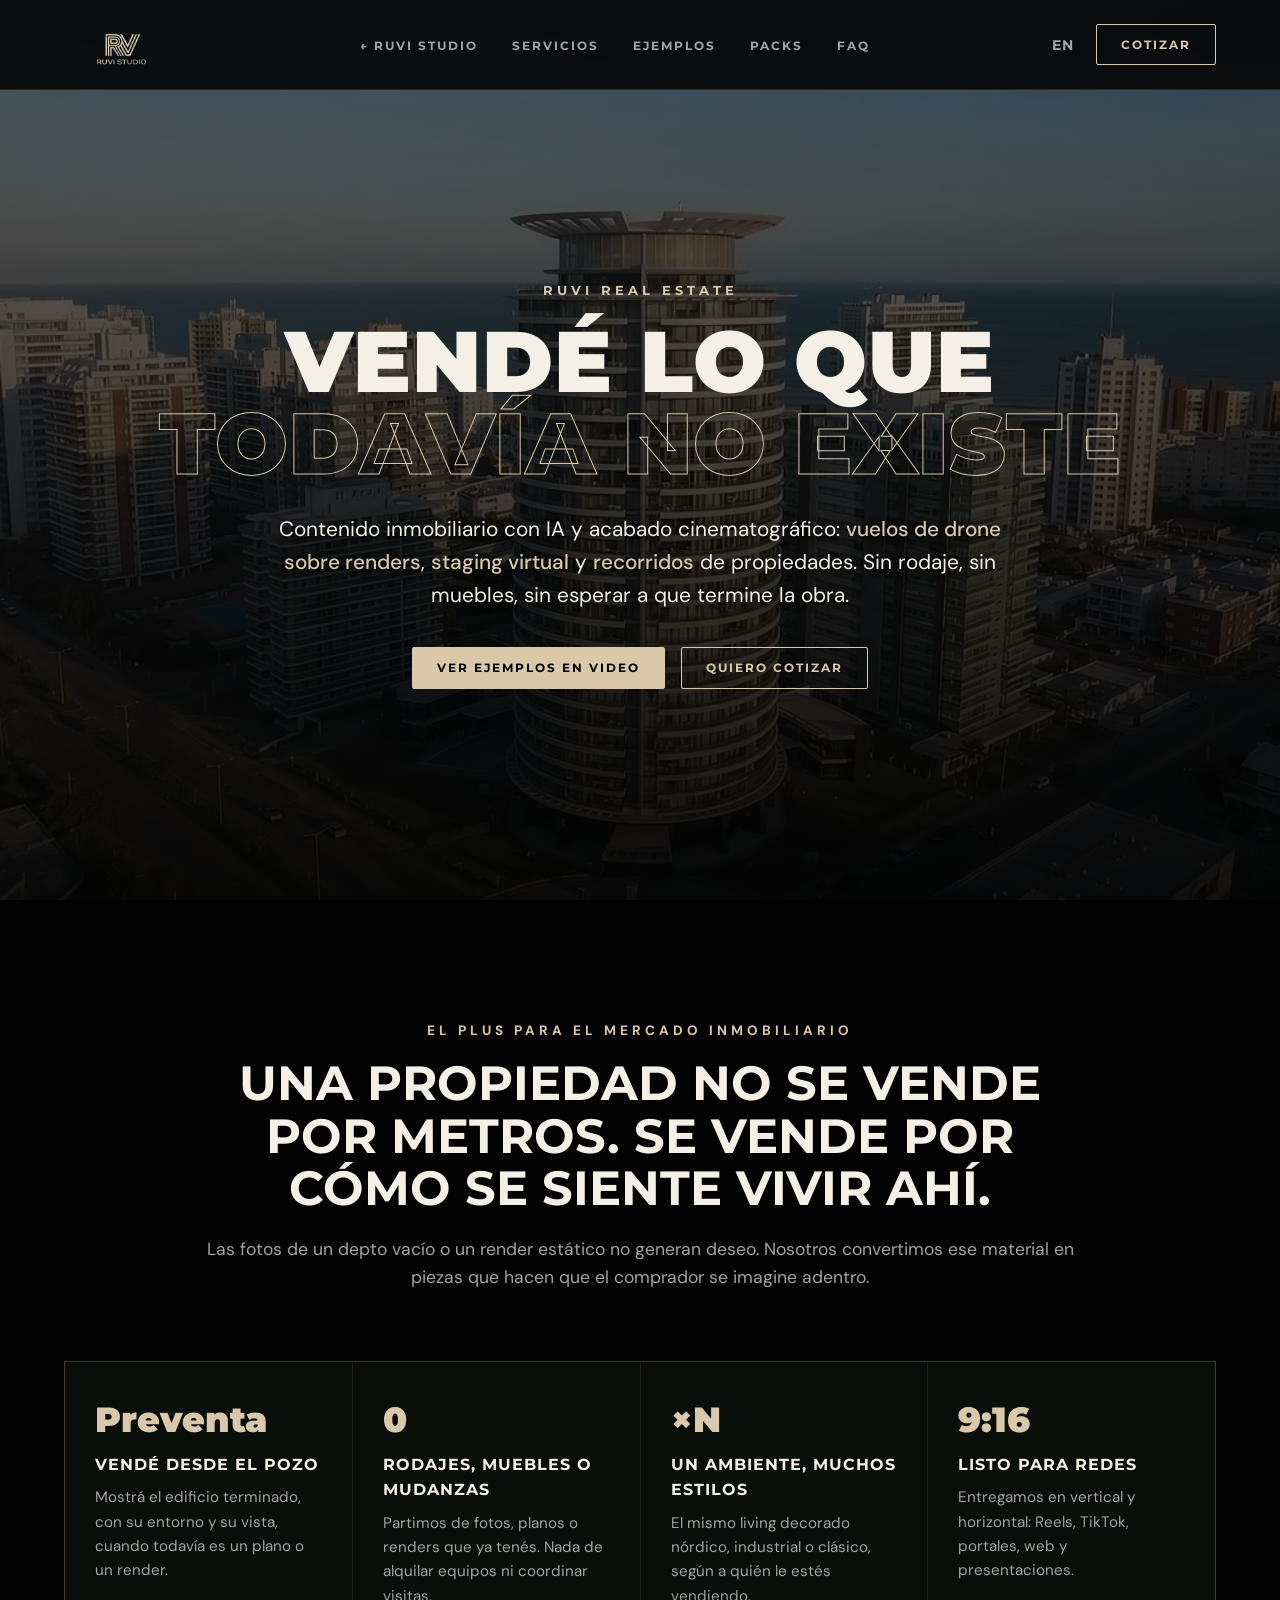
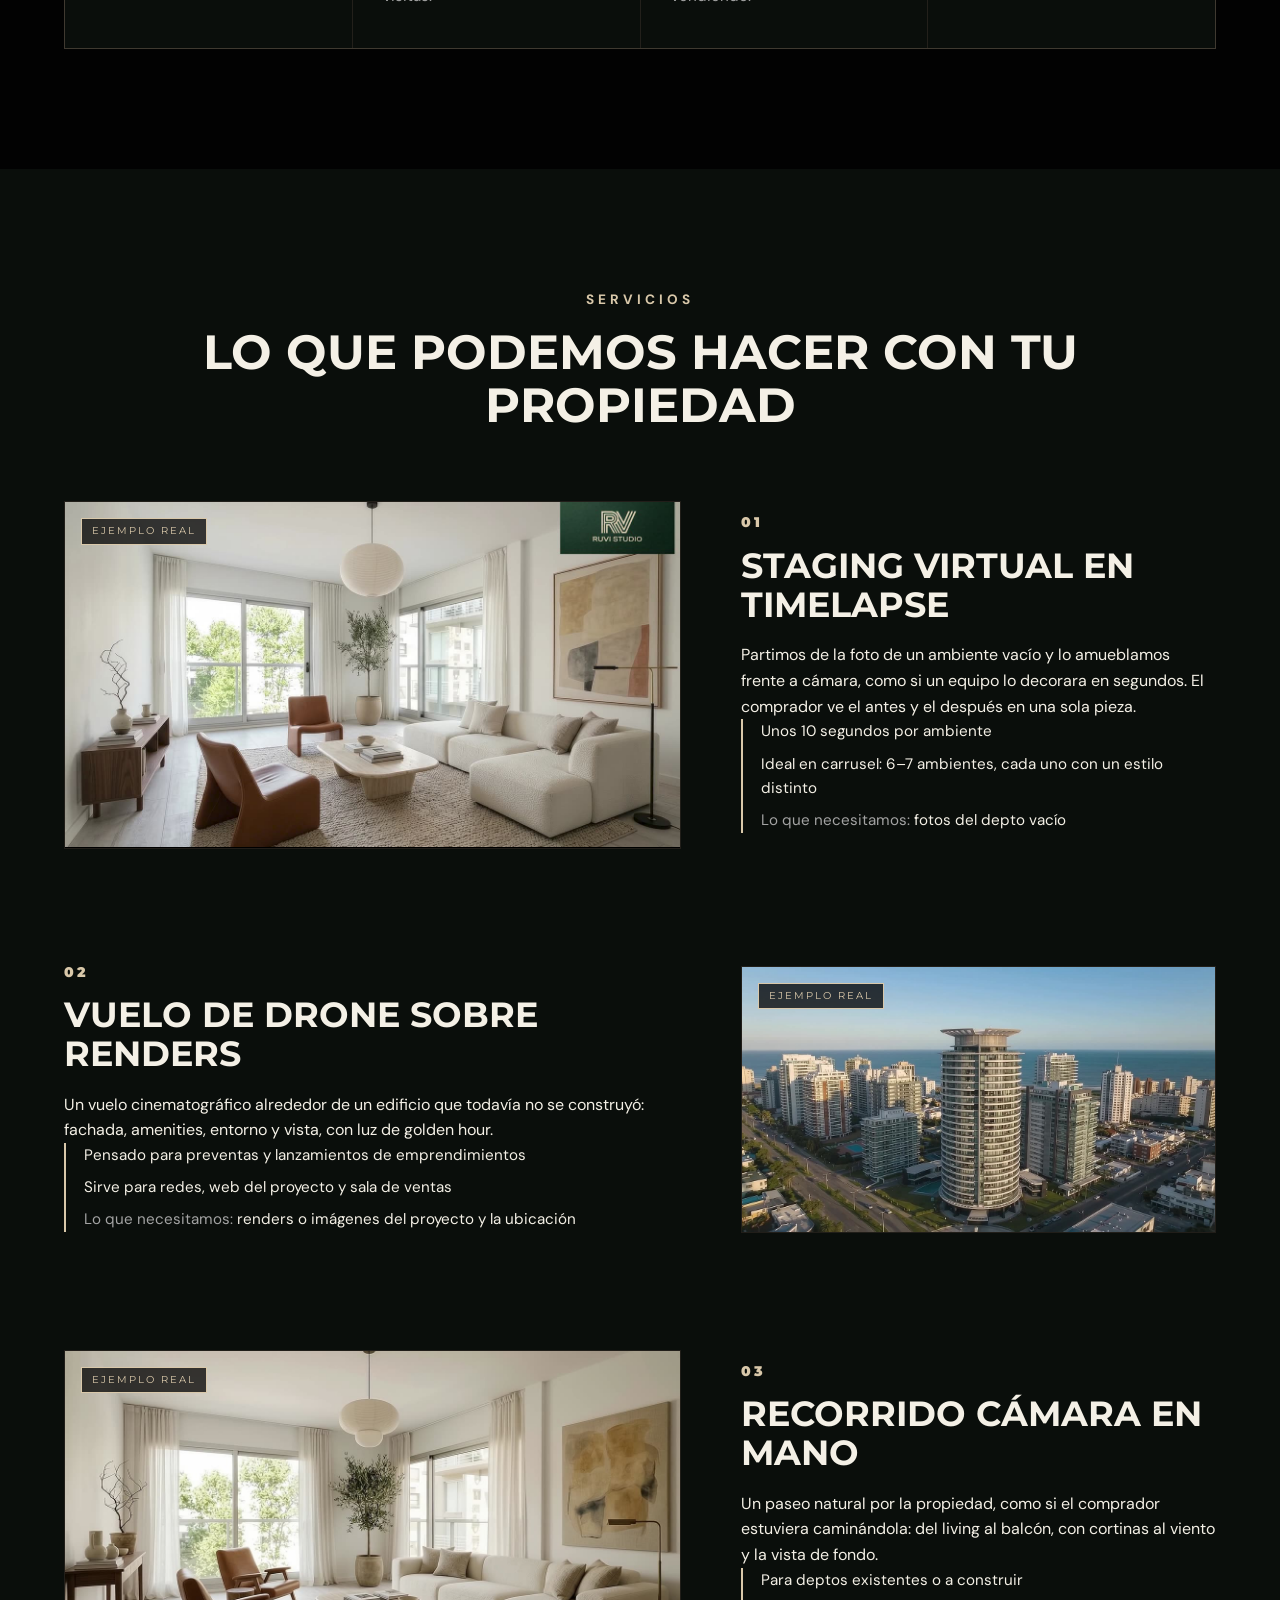
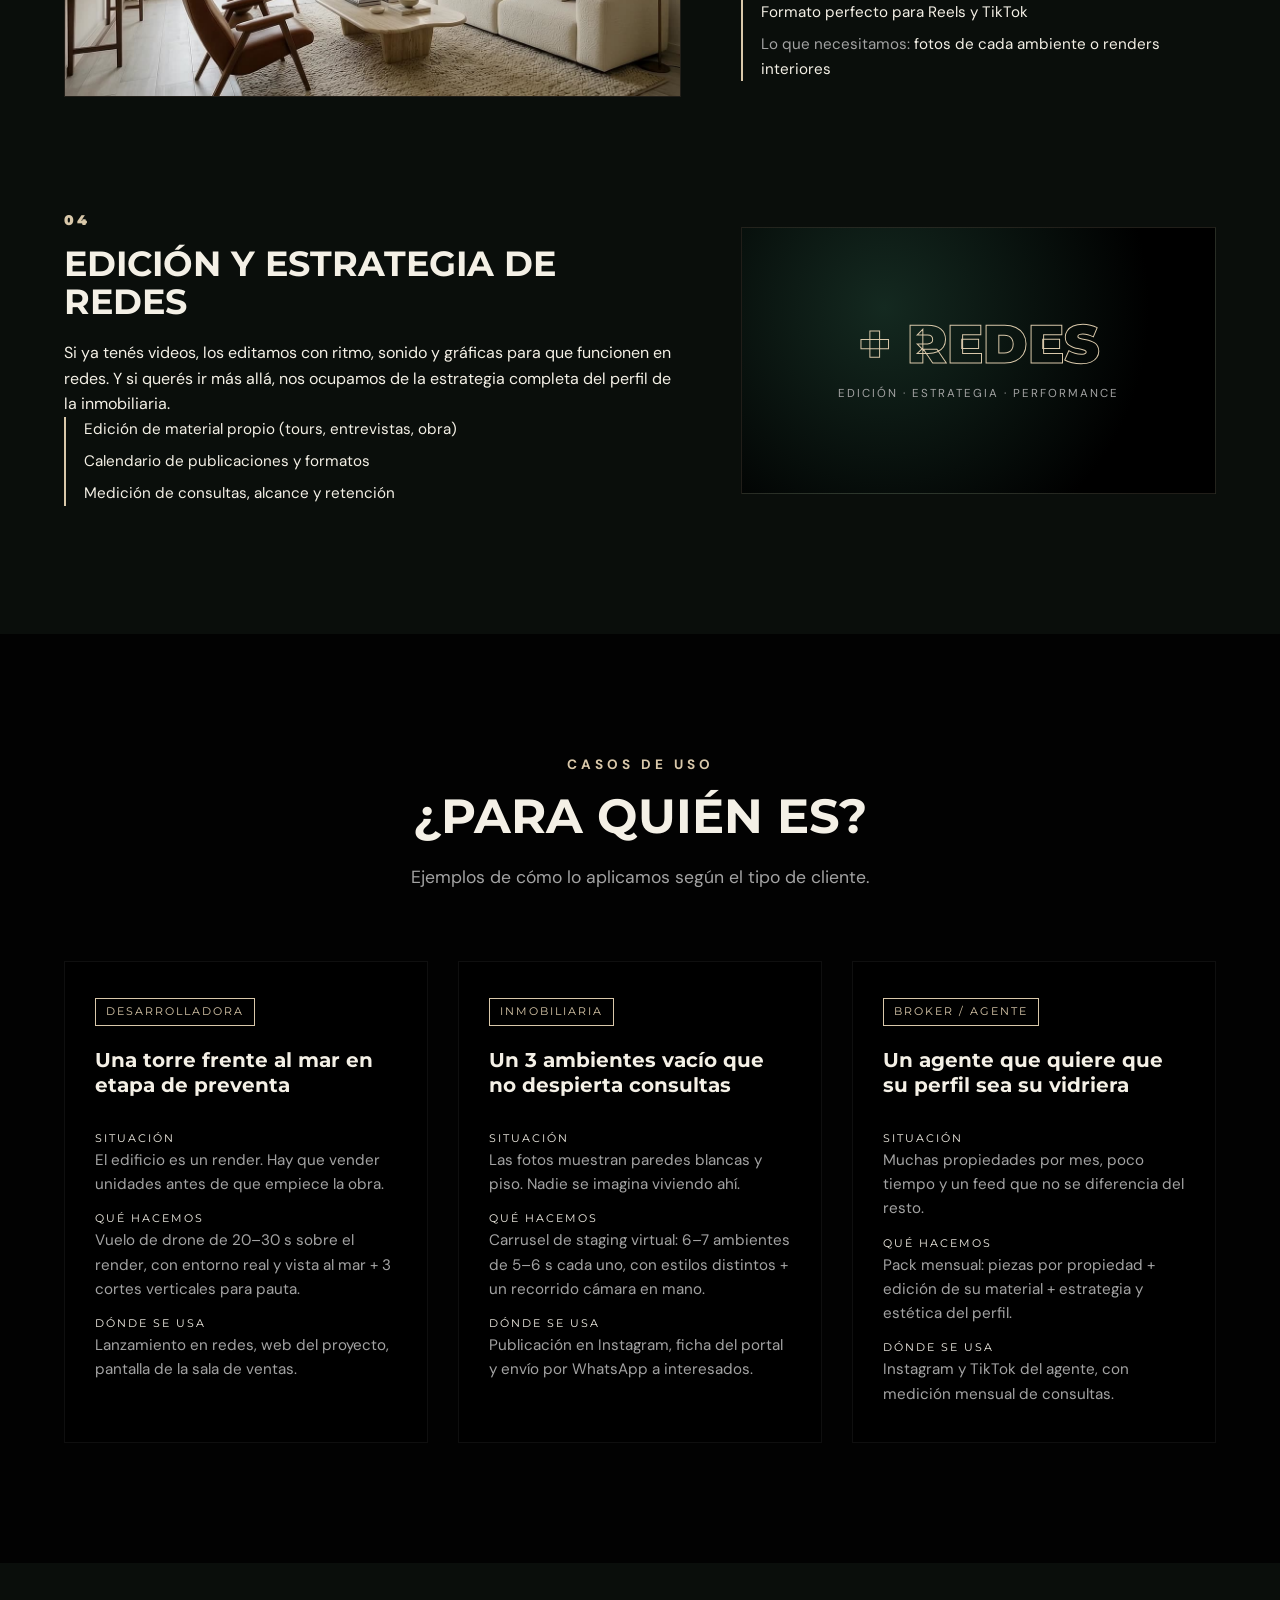
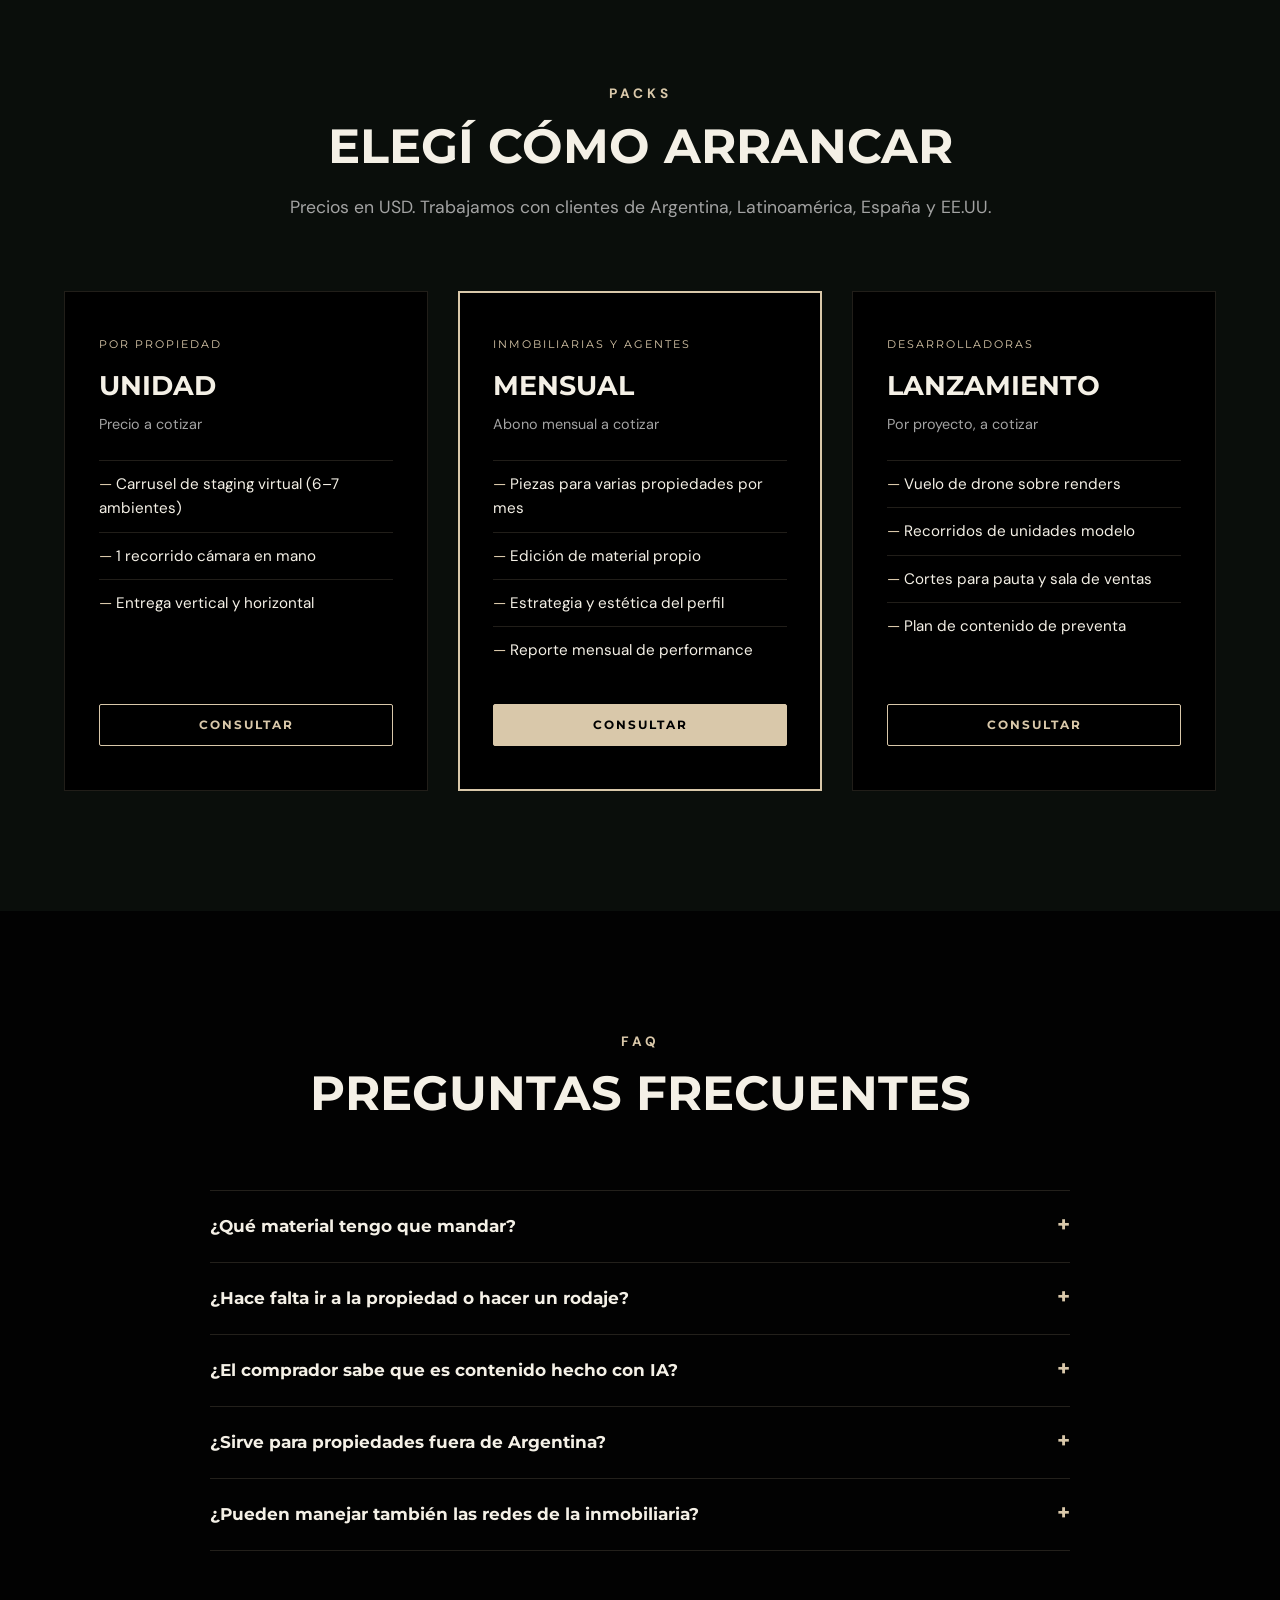
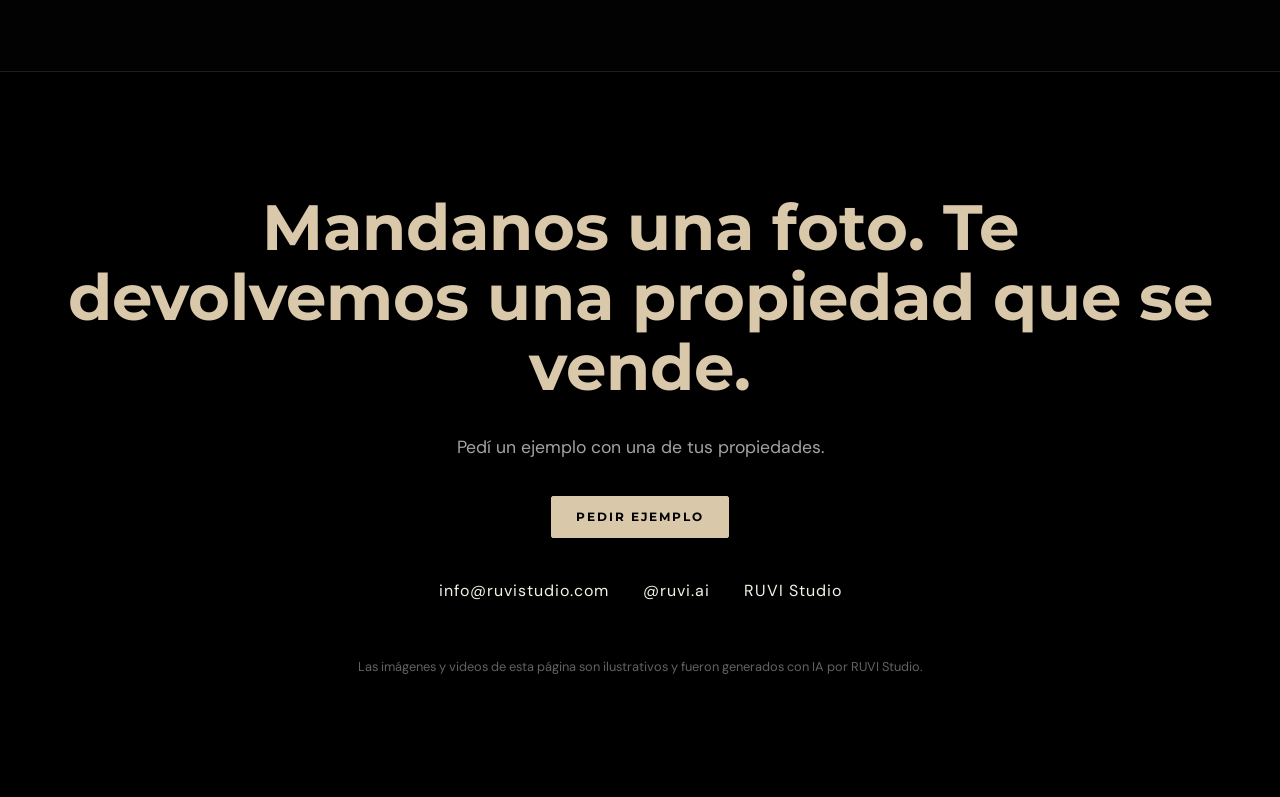
==== real-estate.html @ db849e1c "Add files via upload" ====
<!DOCTYPE html>
<html lang="es">
<head>
    <meta charset="UTF-8">
    <meta name="viewport" content="width=device-width, initial-scale=1.0">
    <title>RUVI Real Estate | Contenido inmobiliario con IA</title>
    <meta name="description" content="Staging virtual, vuelos de drone sobre renders y recorridos cinematográficos con IA para inmobiliarias y desarrolladoras. Vendé antes, sin rodaje.">
    <meta property="og:title" content="RUVI Real Estate | Contenido inmobiliario con IA">
    <meta property="og:description" content="Mostrá edificios que todavía no existen y deptos vacíos como si ya estuvieran habitados.">
    <meta property="og:image" content="videos/re-drone.jpg">

    <link rel="icon" type="image/png" href="logo.png">
    <link rel="preconnect" href="https://fonts.googleapis.com">
    <link rel="preconnect" href="https://fonts.gstatic.com" crossorigin>
    <link href="https://fonts.googleapis.com/css2?family=DM+Sans:wght@400;500&family=Montserrat:wght@700;900&display=swap" rel="stylesheet">
    <link rel="stylesheet" href="styles.css">
</head>
<body>

    <!-- ===== NAV ===== -->
    <nav>
        <a href="index.html"><img src="logo.png" alt="RUVI Studio" class="logo-img"></a>
        <ul class="nav-links">
            <li><a href="index.html"><span class="es">← RUVI Studio</span><span class="en">← RUVI Studio</span></a></li>
            <li><a href="#servicios"><span class="es">Servicios</span><span class="en">Services</span></a></li>
            <li><a href="#ejemplos"><span class="es">Ejemplos</span><span class="en">Examples</span></a></li>
            <li><a href="#packs">Packs</a></li>
            <li><a href="#faq">FAQ</a></li>
        </ul>
        <div class="nav-controls">
            <button id="langBtn" class="lang-btn" onclick="toggleLang()" aria-label="Cambiar idioma / Change language">EN</button>
            <a href="mailto:info@ruvistudio.com?subject=RUVI%20Real%20Estate" class="nav-btn">
                <span class="es">Cotizar</span><span class="en">Get a Quote</span>
            </a>
        </div>
    </nav>

    <!-- ===== HERO con video ===== -->
    <section class="hero">
        <video class="hero-video" data-autoplay muted loop playsinline preload="auto" poster="videos/re-drone.jpg">
            <source src="videos/re-drone.mp4" type="video/mp4">
        </video>
        <div class="hero-overlay"></div>
        <p class="eyebrow">RUVI REAL ESTATE</p>
        <h1 class="hero-title sm">
            <div class="es">VENDÉ LO QUE</div>
            <div class="es outline">TODAVÍA NO EXISTE</div>
            <div class="en">SELL WHAT</div>
            <div class="en outline">DOESN'T EXIST YET</div>
        </h1>
        <p class="hero-desc es">Contenido inmobiliario con IA y acabado cinematográfico: <strong>vuelos de drone sobre renders</strong>, <strong>staging virtual</strong> y <strong>recorridos</strong> de propiedades. Sin rodaje, sin muebles, sin esperar a que termine la obra.</p>
        <p class="hero-desc en">AI real estate content with a cinematic finish: <strong>drone flights over renders</strong>, <strong>virtual staging</strong> and property <strong>walkthroughs</strong>. No shoot, no furniture, no waiting for construction to finish.</p>
        <div class="btn-row">
            <a href="#servicios" class="btn solid"><span class="es">Ver ejemplos en video</span><span class="en">Watch video examples</span></a>
            <a href="mailto:info@ruvistudio.com?subject=RUVI%20Real%20Estate" class="btn"><span class="es">Quiero cotizar</span><span class="en">Get a quote</span></a>
        </div>
    </section>

    <!-- ===== EL PLUS ===== -->
    <section class="container-dark">
        <div class="section-header reveal">
            <p class="kicker es">EL PLUS PARA EL MERCADO INMOBILIARIO</p>
            <p class="kicker en">THE EDGE FOR REAL ESTATE</p>
            <h2 class="es">Una propiedad no se vende por metros. Se vende por cómo se siente vivir ahí.</h2>
            <h2 class="en">A property doesn't sell by square meters. It sells by how living there feels.</h2>
            <p class="lead es">Las fotos de un depto vacío o un render estático no generan deseo. Nosotros convertimos ese material en piezas que hacen que el comprador se imagine adentro.</p>
            <p class="lead en">Photos of an empty unit or a static render don't create desire. We turn that material into pieces that make buyers picture themselves inside.</p>
        </div>

        <div class="benefits es reveal">
            <div class="benefit"><div class="big">Preventa</div><h4>Vendé desde el pozo</h4><p>Mostrá el edificio terminado, con su entorno y su vista, cuando todavía es un plano o un render.</p></div>
            <div class="benefit"><div class="big">0</div><h4>Rodajes, muebles o mudanzas</h4><p>Partimos de fotos, planos o renders que ya tenés. Nada de alquilar equipos ni coordinar visitas.</p></div>
            <div class="benefit"><div class="big">×N</div><h4>Un ambiente, muchos estilos</h4><p>El mismo living decorado nórdico, industrial o clásico, según a quién le estés vendiendo.</p></div>
            <div class="benefit"><div class="big">9:16</div><h4>Listo para redes</h4><p>Entregamos en vertical y horizontal: Reels, TikTok, portales, web y presentaciones.</p></div>
        </div>
        <div class="benefits en reveal">
            <div class="benefit"><div class="big">Pre-sale</div><h4>Sell off-plan</h4><p>Show the finished building, its surroundings and its view while it's still a plan or a render.</p></div>
            <div class="benefit"><div class="big">0</div><h4>Shoots, furniture or moves</h4><p>We start from the photos, plans or renders you already have. No gear rental or site visits.</p></div>
            <div class="benefit"><div class="big">×N</div><h4>One room, many styles</h4><p>The same living room styled Nordic, industrial or classic, depending on who you're selling to.</p></div>
            <div class="benefit"><div class="big">9:16</div><h4>Social-ready</h4><p>Delivered vertical and horizontal: Reels, TikTok, listing portals, web and presentations.</p></div>
        </div>
    </section>

    <!-- ===== SERVICIOS CON VIDEO ===== -->
    <section class="container" id="servicios">
        <div class="section-header reveal">
            <p class="kicker es">SERVICIOS</p>
            <p class="kicker en">SERVICES</p>
            <h2 class="es">Lo que podemos hacer con tu propiedad</h2>
            <h2 class="en">What we can do with your property</h2>
        </div>

        <!-- 01 STAGING -->
        <div class="showcase reveal">
            <div class="showcase-media">
                <video data-autoplay muted loop playsinline preload="metadata" poster="videos/re-staging.jpg">
                    <source src="videos/re-staging.mp4" type="video/mp4">
                </video>
                <span class="live es">Ejemplo real</span><span class="live en">Real example</span>
            </div>
            <div class="showcase-text">
                <span class="num">01</span>
                <div class="es">
                    <h3>Staging virtual en timelapse</h3>
                    <p>Partimos de la foto de un ambiente vacío y lo amueblamos frente a cámara, como si un equipo lo decorara en segundos. El comprador ve el antes y el después en una sola pieza.</p>
                    <ul>
                        <li>Unos 10 segundos por ambiente</li>
                        <li>Ideal en carrusel: 6–7 ambientes, cada uno con un estilo distinto</li>
                        <li><em>Lo que necesitamos:</em> fotos del depto vacío</li>
                    </ul>
                </div>
                <div class="en">
                    <h3>Virtual staging timelapse</h3>
                    <p>We start from a photo of an empty room and furnish it on camera, as if a crew decorated it in seconds. Buyers see the before and after in one piece.</p>
                    <ul>
                        <li>About 10 seconds per room</li>
                        <li>Great as a carousel: 6–7 rooms, each in a different style</li>
                        <li><em>What we need:</em> photos of the empty unit</li>
                    </ul>
                </div>
            </div>
        </div>

        <!-- 02 DRONE -->
        <div class="showcase reverse reveal">
            <div class="showcase-media">
                <video data-autoplay muted loop playsinline preload="metadata" poster="videos/re-drone.jpg">
                    <source src="videos/re-drone.mp4" type="video/mp4">
                </video>
                <span class="live es">Ejemplo real</span><span class="live en">Real example</span>
            </div>
            <div class="showcase-text">
                <span class="num">02</span>
                <div class="es">
                    <h3>Vuelo de drone sobre renders</h3>
                    <p>Un vuelo cinematográfico alrededor de un edificio que todavía no se construyó: fachada, amenities, entorno y vista, con luz de golden hour.</p>
                    <ul>
                        <li>Pensado para preventas y lanzamientos de emprendimientos</li>
                        <li>Sirve para redes, web del proyecto y sala de ventas</li>
                        <li><em>Lo que necesitamos:</em> renders o imágenes del proyecto y la ubicación</li>
                    </ul>
                </div>
                <div class="en">
                    <h3>Drone flight over renders</h3>
                    <p>A cinematic flight around a building that hasn't been built yet: façade, amenities, surroundings and view, in golden-hour light.</p>
                    <ul>
                        <li>Built for pre-sales and project launches</li>
                        <li>Works for social, project website and sales office</li>
                        <li><em>What we need:</em> project renders or images and the location</li>
                    </ul>
                </div>
            </div>
        </div>

        <!-- 03 RECORRIDO -->
        <div class="showcase reveal">
            <div class="showcase-media">
                <video data-autoplay muted loop playsinline preload="metadata" poster="videos/re-recorrido.jpg">
                    <source src="videos/re-recorrido.mp4" type="video/mp4">
                </video>
                <span class="live es">Ejemplo real</span><span class="live en">Real example</span>
            </div>
            <div class="showcase-text">
                <span class="num">03</span>
                <div class="es">
                    <h3>Recorrido cámara en mano</h3>
                    <p>Un paseo natural por la propiedad, como si el comprador estuviera caminándola: del living al balcón, con cortinas al viento y la vista de fondo.</p>
                    <ul>
                        <li>Para deptos existentes o a construir</li>
                        <li>Formato perfecto para Reels y TikTok</li>
                        <li><em>Lo que necesitamos:</em> fotos de cada ambiente o renders interiores</li>
                    </ul>
                </div>
                <div class="en">
                    <h3>Handheld walkthrough</h3>
                    <p>A natural walk through the property, as if the buyer were there: from the living room to the balcony, curtains in the breeze and the view behind.</p>
                    <ul>
                        <li>For existing or off-plan units</li>
                        <li>Perfect format for Reels and TikTok</li>
                        <li><em>What we need:</em> photos of each room or interior renders</li>
                    </ul>
                </div>
            </div>
        </div>

        <!-- 04 EDICIÓN + REDES -->
        <div class="showcase reverse reveal">
            <div class="showcase-media media-placeholder">
                <div class="big outline">+ REDES</div>
                <small class="es">Edición · Estrategia · Performance</small>
                <small class="en">Editing · Strategy · Performance</small>
            </div>
            <div class="showcase-text">
                <span class="num">04</span>
                <div class="es">
                    <h3>Edición y estrategia de redes</h3>
                    <p>Si ya tenés videos, los editamos con ritmo, sonido y gráficas para que funcionen en redes. Y si querés ir más allá, nos ocupamos de la estrategia completa del perfil de la inmobiliaria.</p>
                    <ul>
                        <li>Edición de material propio (tours, entrevistas, obra)</li>
                        <li>Calendario de publicaciones y formatos</li>
                        <li>Medición de consultas, alcance y retención</li>
                    </ul>
                </div>
                <div class="en">
                    <h3>Editing & social strategy</h3>
                    <p>If you already have footage, we edit it with rhythm, sound and graphics so it works on social. And if you want to go further, we handle the agency profile's full strategy.</p>
                    <ul>
                        <li>Editing your own footage (tours, interviews, construction)</li>
                        <li>Posting calendar and formats</li>
                        <li>Tracking leads, reach and retention</li>
                    </ul>
                </div>
            </div>
        </div>
    </section>

    <!-- ===== EJEMPLOS DE USO ===== -->
    <section class="container-dark" id="ejemplos">
        <div class="section-header reveal">
            <p class="kicker es">CASOS DE USO</p>
            <p class="kicker en">USE CASES</p>
            <h2 class="es">¿Para quién es?</h2>
            <h2 class="en">Who is it for?</h2>
            <p class="lead es">Ejemplos de cómo lo aplicamos según el tipo de cliente.</p>
            <p class="lead en">Examples of how we apply it by type of client.</p>
        </div>

        <div class="examples es">
            <article class="example reveal">
                <span class="tag">Desarrolladora</span>
                <h4>Una torre frente al mar en etapa de preventa</h4>
                <dl>
                    <dt>Situación</dt><dd>El edificio es un render. Hay que vender unidades antes de que empiece la obra.</dd>
                    <dt>Qué hacemos</dt><dd>Vuelo de drone de 20–30 s sobre el render, con entorno real y vista al mar + 3 cortes verticales para pauta.</dd>
                    <dt>Dónde se usa</dt><dd>Lanzamiento en redes, web del proyecto, pantalla de la sala de ventas.</dd>
                </dl>
            </article>
            <article class="example reveal">
                <span class="tag">Inmobiliaria</span>
                <h4>Un 3 ambientes vacío que no despierta consultas</h4>
                <dl>
                    <dt>Situación</dt><dd>Las fotos muestran paredes blancas y piso. Nadie se imagina viviendo ahí.</dd>
                    <dt>Qué hacemos</dt><dd>Carrusel de staging virtual: 6–7 ambientes de 5–6 s cada uno, con estilos distintos + un recorrido cámara en mano.</dd>
                    <dt>Dónde se usa</dt><dd>Publicación en Instagram, ficha del portal y envío por WhatsApp a interesados.</dd>
                </dl>
            </article>
            <article class="example reveal">
                <span class="tag">Broker / Agente</span>
                <h4>Un agente que quiere que su perfil sea su vidriera</h4>
                <dl>
                    <dt>Situación</dt><dd>Muchas propiedades por mes, poco tiempo y un feed que no se diferencia del resto.</dd>
                    <dt>Qué hacemos</dt><dd>Pack mensual: piezas por propiedad + edición de su material + estrategia y estética del perfil.</dd>
                    <dt>Dónde se usa</dt><dd>Instagram y TikTok del agente, con medición mensual de consultas.</dd>
                </dl>
            </article>
        </div>

        <div class="examples en">
            <article class="example reveal">
                <span class="tag">Developer</span>
                <h4>An oceanfront tower in pre-sale</h4>
                <dl>
                    <dt>Situation</dt><dd>The building is a render. Units need to sell before construction starts.</dd>
                    <dt>What we do</dt><dd>20–30 s drone flight over the render, with real surroundings and ocean view + 3 vertical cuts for ads.</dd>
                    <dt>Where it's used</dt><dd>Social launch, project website, sales office screen.</dd>
                </dl>
            </article>
            <article class="example reveal">
                <span class="tag">Agency</span>
                <h4>An empty 2-bedroom that gets no inquiries</h4>
                <dl>
                    <dt>Situation</dt><dd>Photos show white walls and floors. Nobody pictures themselves living there.</dd>
                    <dt>What we do</dt><dd>Virtual staging carousel: 6–7 rooms of 5–6 s each, in different styles + a handheld walkthrough.</dd>
                    <dt>Where it's used</dt><dd>Instagram post, listing portal and WhatsApp follow-ups.</dd>
                </dl>
            </article>
            <article class="example reveal">
                <span class="tag">Broker / Agent</span>
                <h4>An agent who wants their profile to be their storefront</h4>
                <dl>
                    <dt>Situation</dt><dd>Many listings a month, little time and a feed that looks like everyone else's.</dd>
                    <dt>What we do</dt><dd>Monthly pack: pieces per listing + editing of their footage + profile strategy and aesthetics.</dd>
                    <dt>Where it's used</dt><dd>The agent's Instagram and TikTok, with monthly lead tracking.</dd>
                </dl>
            </article>
        </div>
    </section>

    <!-- ===== PACKS ===== -->
    <section class="container" id="packs">
        <div class="section-header reveal">
            <p class="kicker">PACKS</p>
            <h2 class="es">Elegí cómo arrancar</h2>
            <h2 class="en">Choose how to start</h2>
            <p class="lead es">Precios en USD. Trabajamos con clientes de Argentina, Latinoamérica, España y EE.UU.</p>
            <p class="lead en">Prices in USD. We work with clients in Argentina, Latin America, Spain and the US.</p>
        </div>

        <div class="packs es">
            <div class="pack reveal">
                <span class="who">Por propiedad</span>
                <h3>Unidad</h3>
                <p class="price">Precio a cotizar</p>
                <ul>
                    <li>Carrusel de staging virtual (6–7 ambientes)</li>
                    <li>1 recorrido cámara en mano</li>
                    <li>Entrega vertical y horizontal</li>
                </ul>
                <a href="mailto:info@ruvistudio.com?subject=Pack%20Unidad%20-%20RUVI%20Real%20Estate" class="btn">Consultar</a>
            </div>
            <div class="pack featured reveal">
                <span class="who">Inmobiliarias y agentes</span>
                <h3>Mensual</h3>
                <p class="price">Abono mensual a cotizar</p>
                <ul>
                    <li>Piezas para varias propiedades por mes</li>
                    <li>Edición de material propio</li>
                    <li>Estrategia y estética del perfil</li>
                    <li>Reporte mensual de performance</li>
                </ul>
                <a href="mailto:info@ruvistudio.com?subject=Pack%20Mensual%20-%20RUVI%20Real%20Estate" class="btn solid">Consultar</a>
            </div>
            <div class="pack reveal">
                <span class="who">Desarrolladoras</span>
                <h3>Lanzamiento</h3>
                <p class="price">Por proyecto, a cotizar</p>
                <ul>
                    <li>Vuelo de drone sobre renders</li>
                    <li>Recorridos de unidades modelo</li>
                    <li>Cortes para pauta y sala de ventas</li>
                    <li>Plan de contenido de preventa</li>
                </ul>
                <a href="mailto:info@ruvistudio.com?subject=Pack%20Lanzamiento%20-%20RUVI%20Real%20Estate" class="btn">Consultar</a>
            </div>
        </div>

        <div class="packs en">
            <div class="pack reveal">
                <span class="who">Per property</span>
                <h3>Unit</h3>
                <p class="price">Price on request</p>
                <ul>
                    <li>Virtual staging carousel (6–7 rooms)</li>
                    <li>1 handheld walkthrough</li>
                    <li>Vertical and horizontal delivery</li>
                </ul>
                <a href="mailto:info@ruvistudio.com?subject=Unit%20Pack%20-%20RUVI%20Real%20Estate" class="btn">Ask</a>
            </div>
            <div class="pack featured reveal">
                <span class="who">Agencies & agents</span>
                <h3>Monthly</h3>
                <p class="price">Monthly retainer on request</p>
                <ul>
                    <li>Pieces for several listings a month</li>
                    <li>Editing of your own footage</li>
                    <li>Profile strategy and aesthetics</li>
                    <li>Monthly performance report</li>
                </ul>
                <a href="mailto:info@ruvistudio.com?subject=Monthly%20Pack%20-%20RUVI%20Real%20Estate" class="btn solid">Ask</a>
            </div>
            <div class="pack reveal">
                <span class="who">Developers</span>
                <h3>Launch</h3>
                <p class="price">Per project, on request</p>
                <ul>
                    <li>Drone flight over renders</li>
                    <li>Model unit walkthroughs</li>
                    <li>Cuts for ads and sales office</li>
                    <li>Pre-sale content plan</li>
                </ul>
                <a href="mailto:info@ruvistudio.com?subject=Launch%20Pack%20-%20RUVI%20Real%20Estate" class="btn">Ask</a>
            </div>
        </div>
    </section>

    <!-- ===== FAQ ===== -->
    <section class="container-dark" id="faq">
        <div class="section-header reveal">
            <p class="kicker">FAQ</p>
            <h2 class="es">Preguntas frecuentes</h2>
            <h2 class="en">Frequently asked questions</h2>
        </div>
        <div class="faq es reveal">
            <details><summary>¿Qué material tengo que mandar?</summary><p>Con fotos de los ambientes (aunque estén vacíos), planos o renders alcanza. Si tenés videos propios, también los usamos.</p></details>
            <details><summary>¿Hace falta ir a la propiedad o hacer un rodaje?</summary><p>No. Todo se produce a partir del material que nos enviás. Por eso es más rápido y más económico que una producción tradicional.</p></details>
            <details><summary>¿El comprador sabe que es contenido hecho con IA?</summary><p>Recomendamos siempre aclararlo con una leyenda tipo “Imágenes ilustrativas generadas con IA”. Mantenemos la arquitectura, las aberturas y las dimensiones fieles a la propiedad real: lo que cambia es la ambientación.</p></details>
            <details><summary>¿Sirve para propiedades fuera de Argentina?</summary><p>Sí. Trabajamos a distancia con inmobiliarias y desarrolladoras de Latinoamérica, España y EE.UU., con precios en USD.</p></details>
            <details><summary>¿Pueden manejar también las redes de la inmobiliaria?</summary><p>Sí. Además de producir, hacemos consultoría y estrategia de redes: calendario, estética del perfil y medición de resultados.</p></details>
        </div>
        <div class="faq en reveal">
            <details><summary>What material do I need to send?</summary><p>Photos of the rooms (even empty ones), floor plans or renders are enough. If you have your own footage, we use it too.</p></details>
            <details><summary>Do you need to visit the property or do a shoot?</summary><p>No. Everything is produced from the material you send. That's why it's faster and more affordable than a traditional production.</p></details>
            <details><summary>Will buyers know it's AI-made content?</summary><p>We always recommend labeling it with a note like “Illustrative images generated with AI”. We keep architecture, openings and dimensions faithful to the real property: only the styling changes.</p></details>
            <details><summary>Does it work for properties outside Argentina?</summary><p>Yes. We work remotely with agencies and developers across Latin America, Spain and the US, with prices in USD.</p></details>
            <details><summary>Can you also run the agency's social media?</summary><p>Yes. Beyond production, we do social media consulting and strategy: calendar, profile aesthetics and results tracking.</p></details>
        </div>
    </section>

    <!-- ===== FOOTER ===== -->
    <footer>
        <h2 class="es">Mandanos una foto. Te devolvemos una propiedad que se vende.</h2>
        <h2 class="en">Send us a photo. We'll send back a property that sells.</h2>
        <p class="es">Pedí un ejemplo con una de tus propiedades.</p>
        <p class="en">Ask for a sample with one of your listings.</p>
        <div class="btn-row" style="margin-bottom:40px">
            <a href="mailto:info@ruvistudio.com?subject=Quiero%20un%20ejemplo%20-%20RUVI%20Real%20Estate" class="btn solid"><span class="es">Pedir ejemplo</span><span class="en">Request a sample</span></a>
        </div>
        <div class="links">
            <a href="mailto:info@ruvistudio.com">info@ruvistudio.com</a>
            <a href="https://instagram.com/ruvi.ai" target="_blank" rel="noopener">@ruvi.ai</a>
            <a href="index.html">RUVI Studio</a>
        </div>
        <p class="legal es">Las imágenes y videos de esta página son ilustrativos y fueron generados con IA por RUVI Studio.</p>
        <p class="legal en">Images and videos on this page are illustrative and were AI-generated by RUVI Studio.</p>
    </footer>

    <script src="script.js"></script>
</body>
</html>
---- styles.css ----
/* ===== RUVI STUDIO — estilos compartidos (index.html + real-estate.html) ===== */
:root {
    --bg-deep: #020202;
    --bg-section: #0a0e0b;
    --bg-card: #000;
    --text-main: #f4f0e6;
    --text-muted: #a3a3a3;
    --accent-gold: #d9c8aa;
    --accent-green: #142920;
    --line: rgba(217, 200, 170, 0.15);
    --nav-h: 90px;
}

* { margin: 0; padding: 0; box-sizing: border-box; }
html { scroll-behavior: smooth; scroll-padding-top: var(--nav-h); }
body {
    background-color: var(--bg-deep);
    color: var(--text-main);
    font-family: 'DM Sans', sans-serif;
    line-height: 1.6;
    overflow-x: hidden;
    -webkit-font-smoothing: antialiased;
}
img, video { display: block; max-width: 100%; }

/* ===== Idiomas ===== */
[lang="es"] .en { display: none !important; }
[lang="en"] .es { display: none !important; }

/* ===== NAV ===== */
nav {
    position: fixed; top: 0; left: 0; width: 100%; height: var(--nav-h);
    display: flex; justify-content: space-between; align-items: center;
    padding: 0 5%;
    background: rgba(2, 2, 2, 0.85);
    backdrop-filter: blur(15px); -webkit-backdrop-filter: blur(15px);
    z-index: 100;
    border-bottom: 1px solid var(--line);
}
.logo-img { height: 64px; transition: transform 0.3s; }
.logo-img:hover { transform: scale(1.05); }

.nav-links { display: flex; gap: 34px; list-style: none; }
.nav-links a {
    color: var(--text-muted); text-decoration: none;
    font-family: 'Montserrat', sans-serif; font-weight: 700;
    font-size: 0.75rem; letter-spacing: 2px; text-transform: uppercase;
    transition: color 0.3s;
}
.nav-links a:hover, .nav-links a.current { color: var(--accent-gold); }
.nav-links a.highlight { color: var(--text-main); border-bottom: 1px solid var(--accent-gold); padding-bottom: 3px; }

.nav-controls { display: flex; align-items: center; gap: 22px; }
.lang-btn {
    background: transparent; border: none; color: var(--text-muted);
    font-family: 'Montserrat', sans-serif; font-size: 0.9rem; font-weight: 700;
    cursor: pointer; transition: color 0.3s; letter-spacing: 1px;
}
.lang-btn:hover { color: var(--accent-gold); }
.nav-btn, .btn {
    color: var(--accent-gold); text-decoration: none; font-family: 'Montserrat', sans-serif; font-weight: 700;
    font-size: 0.78rem; letter-spacing: 2px; border: 1px solid var(--accent-gold);
    padding: 10px 24px; border-radius: 2px; transition: all 0.3s; text-transform: uppercase;
    display: inline-block;
}
.nav-btn:hover, .btn:hover { background: var(--accent-gold); color: #000; }
.btn.solid { background: var(--accent-gold); color: #000; }
.btn.solid:hover { background: transparent; color: var(--accent-gold); }
.btn-row { display: flex; gap: 16px; flex-wrap: wrap; justify-content: center; margin-top: 35px; }

/* ===== HERO ===== */
.hero {
    min-height: 100vh; min-height: 100svh;
    display: flex; flex-direction: column; justify-content: center; align-items: center;
    text-align: center; padding: calc(var(--nav-h) + 40px) 5% 60px;
    position: relative; overflow: hidden;
}
.hero-bg-img { background: linear-gradient(rgba(2,2,2,0.7), rgba(2,2,2,0.95)), url('Foto%2002.jpg') center/cover no-repeat; }
.hero-video { position: absolute; inset: 0; width: 100%; height: 100%; object-fit: cover; z-index: 0; }
.hero-overlay { position: absolute; inset: 0; background: linear-gradient(rgba(2,2,2,0.55), rgba(2,2,2,0.92)); z-index: 1; }
.hero > *:not(.hero-video):not(.hero-overlay) { position: relative; z-index: 2; }

.eyebrow { color: var(--accent-gold); font-family: 'Montserrat', sans-serif; font-weight: 700; letter-spacing: 4px; font-size: 0.8rem; margin-bottom: 18px; text-transform: uppercase; }
.hero-title {
    font-family: 'Montserrat', sans-serif; font-weight: 900;
    font-size: clamp(2.8rem, 10vw, 7rem); line-height: 0.95; margin-bottom: 28px; letter-spacing: 1px;
}
.hero-title.sm { font-size: clamp(2.4rem, 7.5vw, 5.4rem); }
.outline { color: transparent; -webkit-text-stroke: 1px var(--accent-gold); }
.hero-desc {
    max-width: 780px; font-size: clamp(1.05rem, 2.2vw, 1.3rem); color: var(--text-main);
    text-shadow: 0 2px 8px rgba(0,0,0,0.9);
}
.hero-desc strong { color: var(--accent-gold); font-weight: 500; }

/* ===== SECCIONES ===== */
.container { padding: 120px 5%; background-color: var(--bg-section); }
.container-dark { padding: 120px 5%; background-color: var(--bg-deep); }
.section-header { margin: 0 auto 70px; text-align: center; max-width: 900px; }
.section-header p.kicker { color: var(--accent-gold); font-weight: 700; letter-spacing: 4px; font-size: 0.85rem; margin-bottom: 15px; text-transform: uppercase; }
.section-header h2 { font-family: 'Montserrat', sans-serif; font-size: clamp(2rem, 5vw, 3rem); text-transform: uppercase; line-height: 1.1; }
.section-header .lead { color: var(--text-muted); font-size: 1.1rem; margin-top: 20px; }

/* Visión */
.vision-section { display: grid; grid-template-columns: 1fr 1fr; gap: 80px; align-items: center; }
.vision-img { width: 100%; border-radius: 2px; box-shadow: 0 30px 60px rgba(0,0,0,0.9); border: 1px solid rgba(255,255,255,0.05); }
.vision-text h2 { font-family: 'Montserrat', sans-serif; font-size: clamp(1.9rem, 4vw, 2.8rem); margin-bottom: 30px; line-height: 1.1; }
.vision-text p { font-size: 1.12rem; color: var(--text-muted); margin-bottom: 22px; line-height: 1.7; }
.vision-text p strong { color: var(--text-main); font-weight: 500; }
.vision-bullets { margin-top: 30px; border-left: 2px solid var(--accent-gold); padding-left: 20px; }
.vision-bullets li { list-style: none; font-family: 'Montserrat', sans-serif; font-size: 0.95rem; color: var(--text-main); margin-bottom: 10px; letter-spacing: 1px; }

/* Pilares */
.pillars { display: grid; grid-template-columns: 1fr 1fr; gap: 40px; }
.pillar { border: 1px solid var(--line); padding: 50px 40px; background: var(--bg-card); }
.pillar-num { font-family: 'Montserrat', sans-serif; font-weight: 900; font-size: 3.2rem; line-height: 1; margin-bottom: 18px; }
.pillar h3 { font-family: 'Montserrat', sans-serif; font-size: 1.5rem; text-transform: uppercase; letter-spacing: 1px; margin-bottom: 14px; }
.pillar > p { color: var(--text-muted); margin-bottom: 30px; }
.pillar ul { list-style: none; }
.pillar li { padding: 16px 0; border-top: 1px solid var(--line); }
.pillar li b { display: block; font-family: 'Montserrat', sans-serif; color: var(--accent-gold); font-size: 1rem; margin-bottom: 4px; }
.pillar li span { color: var(--text-muted); font-size: 0.95rem; }

/* Proceso */
.steps { display: grid; grid-template-columns: repeat(4, 1fr); gap: 30px; counter-reset: step; }
.step { border-top: 1px solid rgba(217,200,170,0.35); padding-top: 22px; }
.step::before { counter-increment: step; content: "0" counter(step); font-family: 'Montserrat', sans-serif; font-weight: 900; color: var(--accent-gold); font-size: 0.9rem; letter-spacing: 2px; }
.step h4 { font-family: 'Montserrat', sans-serif; font-size: 1.15rem; margin: 10px 0 8px; text-transform: uppercase; }
.step p { color: var(--text-muted); font-size: 0.95rem; }

/* Ejemplos */
.examples { display: grid; grid-template-columns: repeat(auto-fit, minmax(300px, 1fr)); gap: 30px; }
.example { background: var(--bg-card); border: 1px solid rgba(255,255,255,0.06); padding: 36px 30px; display: flex; flex-direction: column; transition: border-color 0.4s; }
.example:hover { border-color: var(--accent-gold); }
.example .tag { align-self: flex-start; color: var(--accent-gold); border: 1px solid var(--accent-gold); font-family: 'Montserrat', sans-serif; font-size: 0.68rem; letter-spacing: 2px; text-transform: uppercase; padding: 4px 10px; margin-bottom: 22px; }
.example h4 { font-family: 'Montserrat', sans-serif; font-size: 1.25rem; margin-bottom: 18px; line-height: 1.25; }
.example dl { flex-grow: 1; }
.example dt { font-family: 'Montserrat', sans-serif; font-size: 0.7rem; letter-spacing: 2px; text-transform: uppercase; color: var(--text-main); margin-top: 14px; }
.example dd { color: var(--text-muted); font-size: 0.95rem; }
.example .ref { margin-top: 24px; font-size: 0.85rem; color: var(--text-muted); }
.example .ref a { color: var(--accent-gold); text-decoration: none; border-bottom: 1px solid var(--accent-gold); }
.note { text-align: center; color: var(--text-muted); font-size: 0.85rem; margin-top: 40px; font-style: italic; }

/* Banda Real Estate (home) */
.re-band { position: relative; min-height: 80vh; display: flex; align-items: center; padding: 100px 5%; overflow: hidden; }
.re-band video { position: absolute; inset: 0; width: 100%; height: 100%; object-fit: cover; z-index: 0; }
.re-band::after { content: ""; position: absolute; inset: 0; background: linear-gradient(90deg, rgba(2,2,2,0.95) 0%, rgba(2,2,2,0.75) 45%, rgba(2,2,2,0.2) 100%); z-index: 1; }
.re-band-content { position: relative; z-index: 2; max-width: 620px; }
.re-band-content h2 { font-family: 'Montserrat', sans-serif; font-size: clamp(2rem, 5vw, 3.4rem); line-height: 1.05; margin-bottom: 22px; text-transform: uppercase; }
.re-band-content p { color: var(--text-main); opacity: 0.85; font-size: 1.1rem; margin-bottom: 30px; }
.re-band-content .btn-row { justify-content: flex-start; }

/* Cards / sliders (casos) */
.grid { display: grid; grid-template-columns: repeat(auto-fit, minmax(340px, 1fr)); gap: 50px; }
.card { background: var(--bg-card); border: 1px solid rgba(255, 255, 255, 0.05); transition: all 0.5s ease; display: flex; flex-direction: column; }
.card:hover { border-color: var(--accent-gold); transform: translateY(-8px); box-shadow: 0 20px 40px rgba(0,0,0,0.6); }
.slider-container { width: 100%; height: 380px; overflow: hidden; position: relative; }
.card-tag { position: absolute; top: 20px; left: 20px; background: rgba(0,0,0,0.8); color: var(--accent-gold); padding: 5px 12px; font-family: 'Montserrat', sans-serif; font-size: 0.7rem; letter-spacing: 2px; text-transform: uppercase; z-index: 10; border: 1px solid var(--accent-gold); }
.slider-wrapper { width: 100%; height: 100%; position: relative; }
.slide { width: 100%; height: 100%; object-fit: cover; position: absolute; top: 0; left: 0; opacity: 0; transition: opacity 0.5s ease, transform 0.8s ease; }
.slide.active { opacity: 0.85; z-index: 2; }
.card:hover .slide.active { opacity: 1; transform: scale(1.04); }
.slider-btn { position: absolute; top: 50%; transform: translateY(-50%); background: rgba(0,0,0,0.4); color: var(--accent-gold); border: 1px solid rgba(217, 200, 170, 0.2); width: 40px; height: 40px; border-radius: 50%; cursor: pointer; z-index: 10; display: flex; justify-content: center; align-items: center; transition: all 0.3s; opacity: 0; }
.card:hover .slider-btn { opacity: 1; }
.slider-btn:hover { background: var(--accent-gold); color: #000; }
.slider-btn.prev { left: 10px; }
.slider-btn.next { right: 10px; }
.card-body { padding: 40px 30px; display: flex; flex-direction: column; flex-grow: 1; z-index: 5; position: relative; }
.card-title { font-family: 'Montserrat', sans-serif; font-size: 1.6rem; margin-bottom: 15px; letter-spacing: 1px; text-transform: uppercase; }
.card-text { font-size: 0.95rem; color: var(--text-muted); margin-bottom: 30px; flex-grow: 1; }
.card-text p + p { margin-top: 14px; }
.card-text strong { color: var(--text-main); }
.watch-btn { align-self: flex-start; color: var(--text-main); text-decoration: none; font-family: 'Montserrat', sans-serif; font-size: 0.85rem; letter-spacing: 2px; border-bottom: 1px solid var(--accent-gold); padding-bottom: 5px; text-transform: uppercase; transition: color 0.3s; }
.watch-btn:hover { color: var(--accent-gold); }

/* ===== REAL ESTATE: servicios con video ===== */
.showcase { display: grid; grid-template-columns: 1.3fr 1fr; gap: 60px; align-items: center; margin-bottom: 110px; }
.showcase:last-child { margin-bottom: 0; }
.showcase.reverse .showcase-media { order: 2; }
.showcase-media { position: relative; border: 1px solid var(--line); background: #000; aspect-ratio: 16 / 9; overflow: hidden; }
.showcase-media video { width: 100%; height: 100%; object-fit: cover; }
.showcase-media .live { position: absolute; top: 16px; left: 16px; background: rgba(0,0,0,0.75); color: var(--accent-gold); border: 1px solid var(--accent-gold); font-family: 'Montserrat', sans-serif; font-size: 0.65rem; letter-spacing: 2px; padding: 4px 10px; text-transform: uppercase; }
.showcase-text .num { font-family: 'Montserrat', sans-serif; font-weight: 900; color: var(--accent-gold); letter-spacing: 3px; font-size: 0.85rem; }
.showcase-text h3 { font-family: 'Montserrat', sans-serif; font-size: clamp(1.6rem, 3.2vw, 2.2rem); line-height: 1.1; margin: 12px 0 18px; text-transform: uppercase; }
.showcase-text > p { color: var(--text-muted); font-size: 1.05rem; margin-bottom: 22px; }
.showcase-text ul { list-style: none; border-left: 2px solid var(--accent-gold); padding-left: 18px; }
.showcase-text li { color: var(--text-main); font-size: 0.95rem; margin-bottom: 8px; }
.showcase-text li em { color: var(--text-muted); font-style: normal; }

/* Placeholder para servicio sin video */
.media-placeholder { display: flex; flex-direction: column; justify-content: center; align-items: center; text-align: center; gap: 14px; padding: 30px; background: radial-gradient(circle at 30% 30%, var(--accent-green), #000 70%); }
.media-placeholder .big { font-family: 'Montserrat', sans-serif; font-weight: 900; font-size: clamp(2rem, 5vw, 3.4rem); line-height: 1; }
.media-placeholder small { color: var(--text-muted); letter-spacing: 2px; text-transform: uppercase; font-size: 0.72rem; }

/* Beneficios */
.benefits { display: grid; grid-template-columns: repeat(auto-fit, minmax(250px, 1fr)); gap: 1px; background: var(--line); border: 1px solid var(--line); }
.benefit { background: var(--bg-section); padding: 40px 30px; }
.benefit .big { font-family: 'Montserrat', sans-serif; font-weight: 900; font-size: 2.2rem; color: var(--accent-gold); line-height: 1; margin-bottom: 14px; }
.benefit h4 { font-family: 'Montserrat', sans-serif; text-transform: uppercase; font-size: 1rem; letter-spacing: 1px; margin-bottom: 8px; }
.benefit p { color: var(--text-muted); font-size: 0.95rem; }

/* Packs */
.packs { display: grid; grid-template-columns: repeat(3, 1fr); gap: 30px; align-items: stretch; }
.pack { border: 1px solid var(--line); background: var(--bg-card); padding: 44px 34px; display: flex; flex-direction: column; }
.pack.featured { border-color: var(--accent-gold); box-shadow: 0 0 0 1px var(--accent-gold) inset; }
.pack .who { color: var(--accent-gold); font-family: 'Montserrat', sans-serif; font-size: 0.7rem; letter-spacing: 2px; text-transform: uppercase; }
.pack h3 { font-family: 'Montserrat', sans-serif; font-size: 1.7rem; text-transform: uppercase; margin: 10px 0 6px; }
.pack .price { color: var(--text-muted); font-size: 0.9rem; margin-bottom: 24px; }
.pack ul { list-style: none; flex-grow: 1; margin-bottom: 30px; }
.pack li { padding: 11px 0; border-top: 1px solid var(--line); font-size: 0.95rem; }
.pack li::before { content: "— "; color: var(--accent-gold); }
.pack .btn { text-align: center; }

/* FAQ */
.faq { max-width: 860px; margin: 0 auto; }
.faq details { border-top: 1px solid var(--line); padding: 22px 0; }
.faq details:last-child { border-bottom: 1px solid var(--line); }
.faq summary { cursor: pointer; font-family: 'Montserrat', sans-serif; font-weight: 700; font-size: 1.05rem; list-style: none; display: flex; justify-content: space-between; gap: 20px; }
.faq summary::-webkit-details-marker { display: none; }
.faq summary::after { content: "+"; color: var(--accent-gold); font-size: 1.4rem; line-height: 1; }
.faq details[open] summary::after { content: "–"; }
.faq details p { color: var(--text-muted); margin-top: 12px; }

/* ===== FOOTER ===== */
footer { text-align: center; padding: 120px 5%; background: #000; border-top: 1px solid var(--line); }
footer h2 { font-family: 'Montserrat', sans-serif; font-size: clamp(2rem, 5vw, 4rem); margin-bottom: 30px; color: var(--accent-gold); line-height: 1.1; }
footer p { color: var(--text-muted); margin-bottom: 30px; font-size: 1.1rem; }
footer .links a { color: var(--text-main); text-decoration: none; margin: 0 15px; letter-spacing: 1px; font-size: 1rem; border-bottom: 1px solid transparent; padding-bottom: 2px; transition: border-color 0.3s; display: inline-block; margin-bottom: 10px; }
footer .links a:hover { border-color: var(--accent-gold); }
footer .legal { font-size: 0.8rem; margin: 40px 0 0; opacity: 0.6; }

/* Aparición suave al scrollear */
.reveal { opacity: 0; transform: translateY(24px); transition: opacity 0.8s ease, transform 0.8s ease; }
.reveal.in { opacity: 1; transform: none; }
@media (prefers-reduced-motion: reduce) { .reveal { opacity: 1; transform: none; transition: none; } html { scroll-behavior: auto; } }

/* ===== RESPONSIVE ===== */
@media (max-width: 1100px) {
    .nav-links { display: none; }
    .steps { grid-template-columns: 1fr 1fr; }
    .packs { grid-template-columns: 1fr; max-width: 560px; margin: 0 auto; }
}
@media (max-width: 900px) {
    :root { --nav-h: 76px; }
    .logo-img { height: 52px; }
    .container, .container-dark { padding: 80px 16px; }
    .vision-section, .pillars, .showcase { grid-template-columns: 1fr; gap: 36px; }
    .showcase.reverse .showcase-media { order: 0; }
    .showcase { margin-bottom: 80px; }
    .pillar { padding: 36px 24px; }
    .nav-btn { padding: 8px 14px; font-size: 0.68rem; letter-spacing: 1px; }
    .nav-controls { gap: 14px; }
    .slider-btn { opacity: 1; background: rgba(0,0,0,0.6); }
    .grid { grid-template-columns: 1fr; }
    .re-band { padding: 80px 16px; }
    .re-band::after { background: linear-gradient(rgba(2,2,2,0.6), rgba(2,2,2,0.92)); }
    nav { padding: 0 16px; }
}
@media (max-width: 560px) {
    .steps { grid-template-columns: 1fr; }
    .slider-container { height: 300px; }
    .examples { grid-template-columns: 1fr; }
}
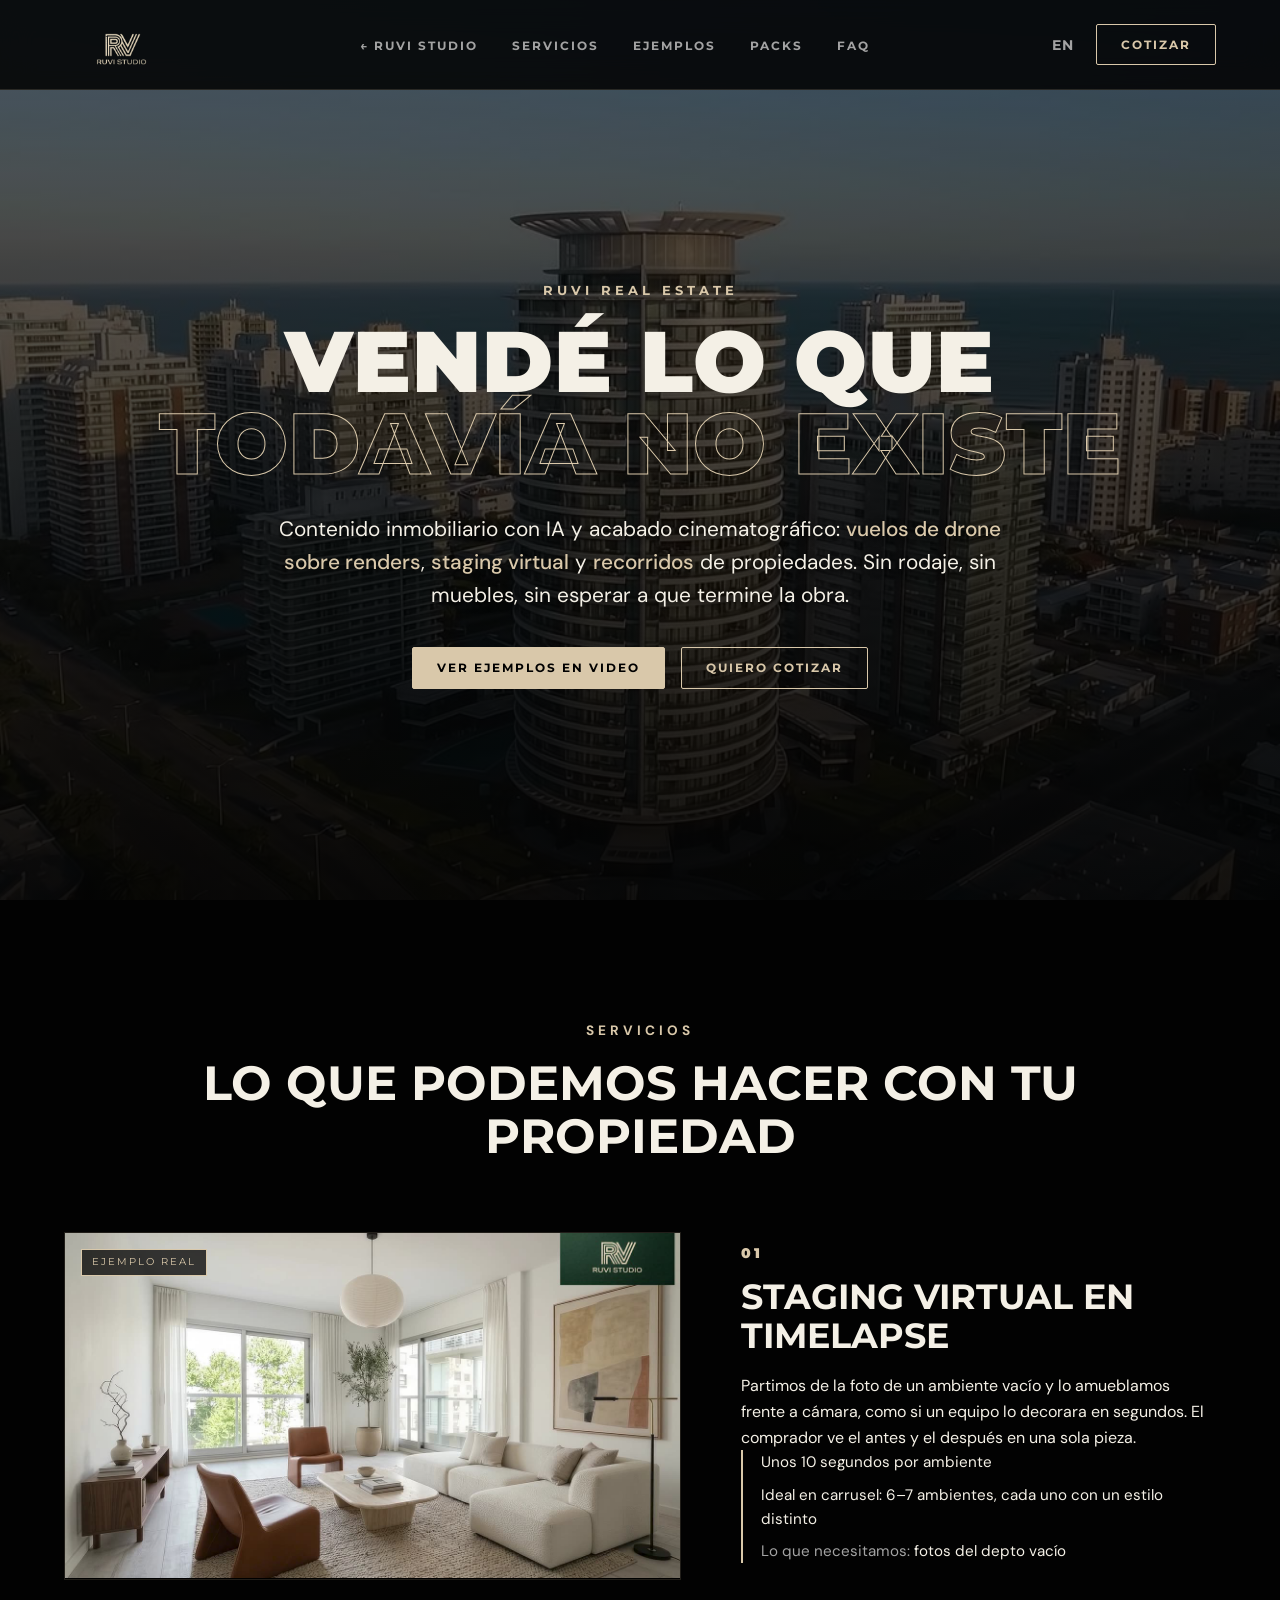
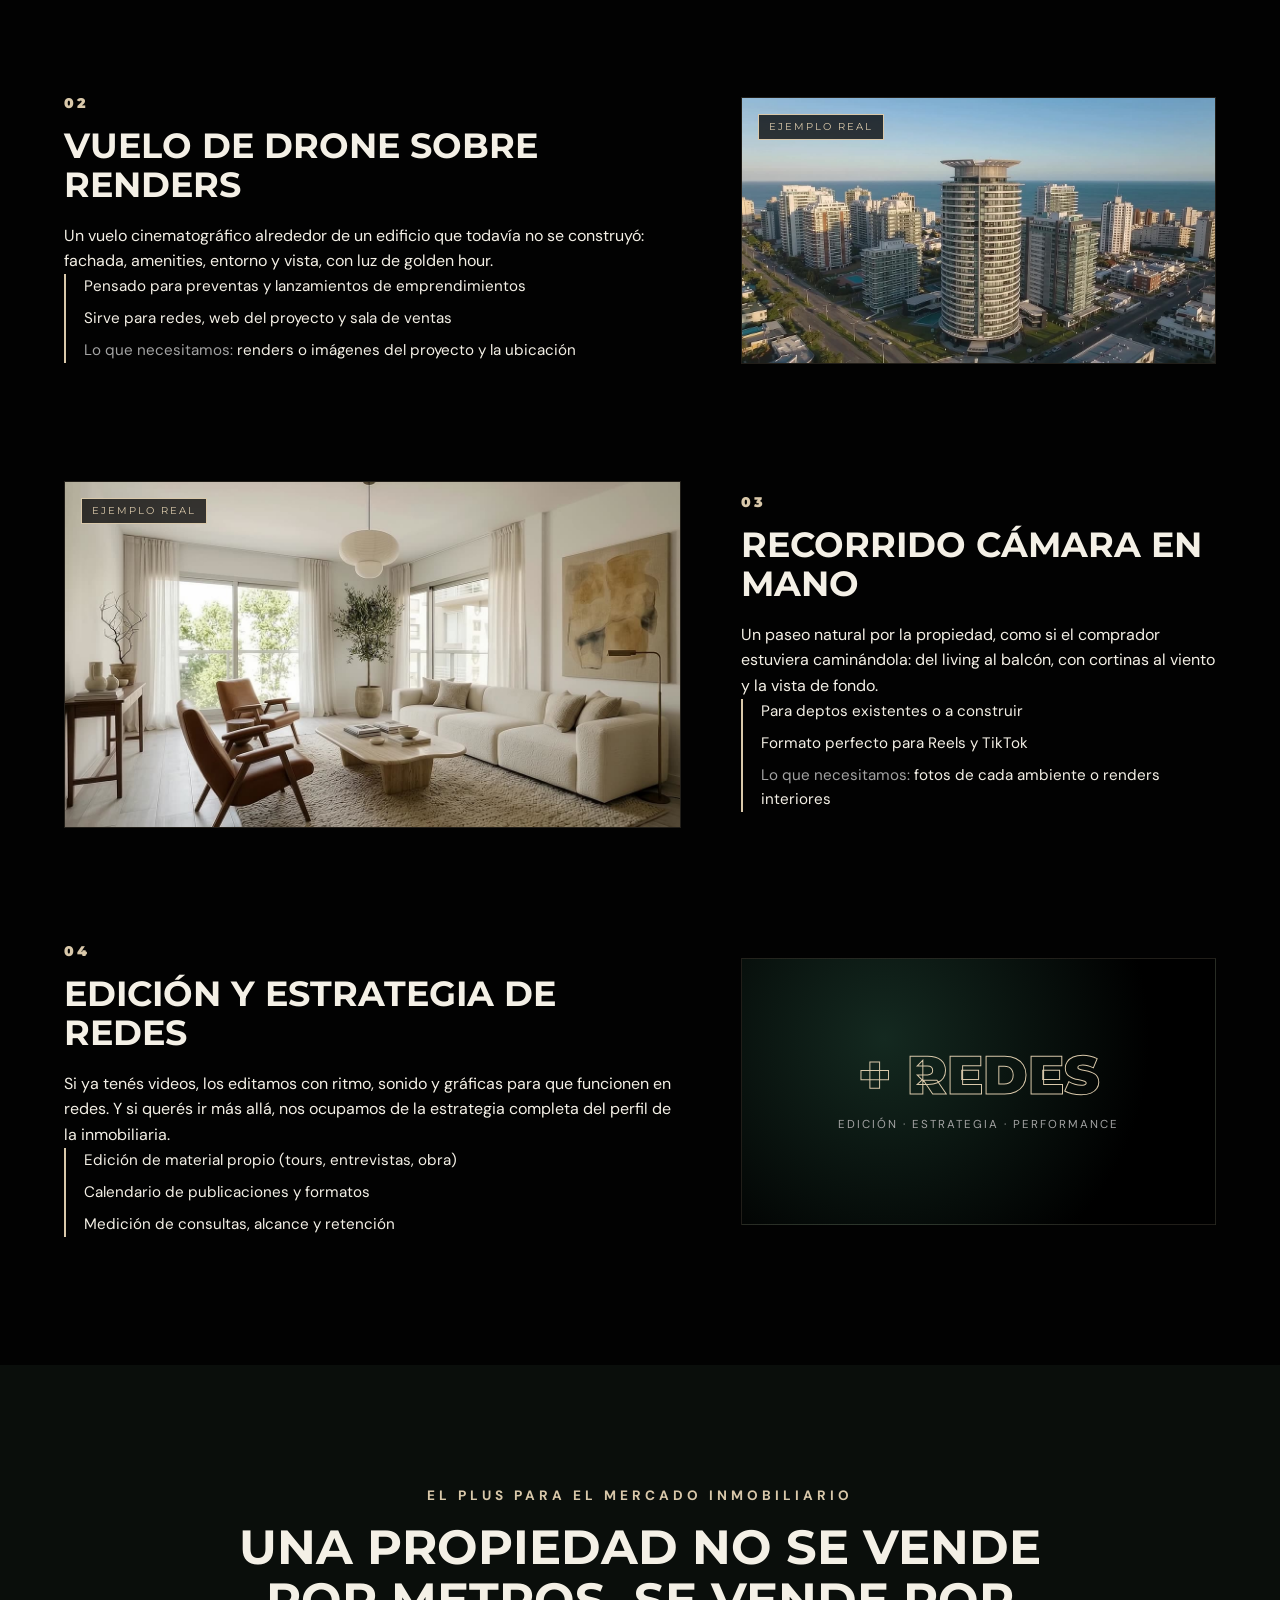
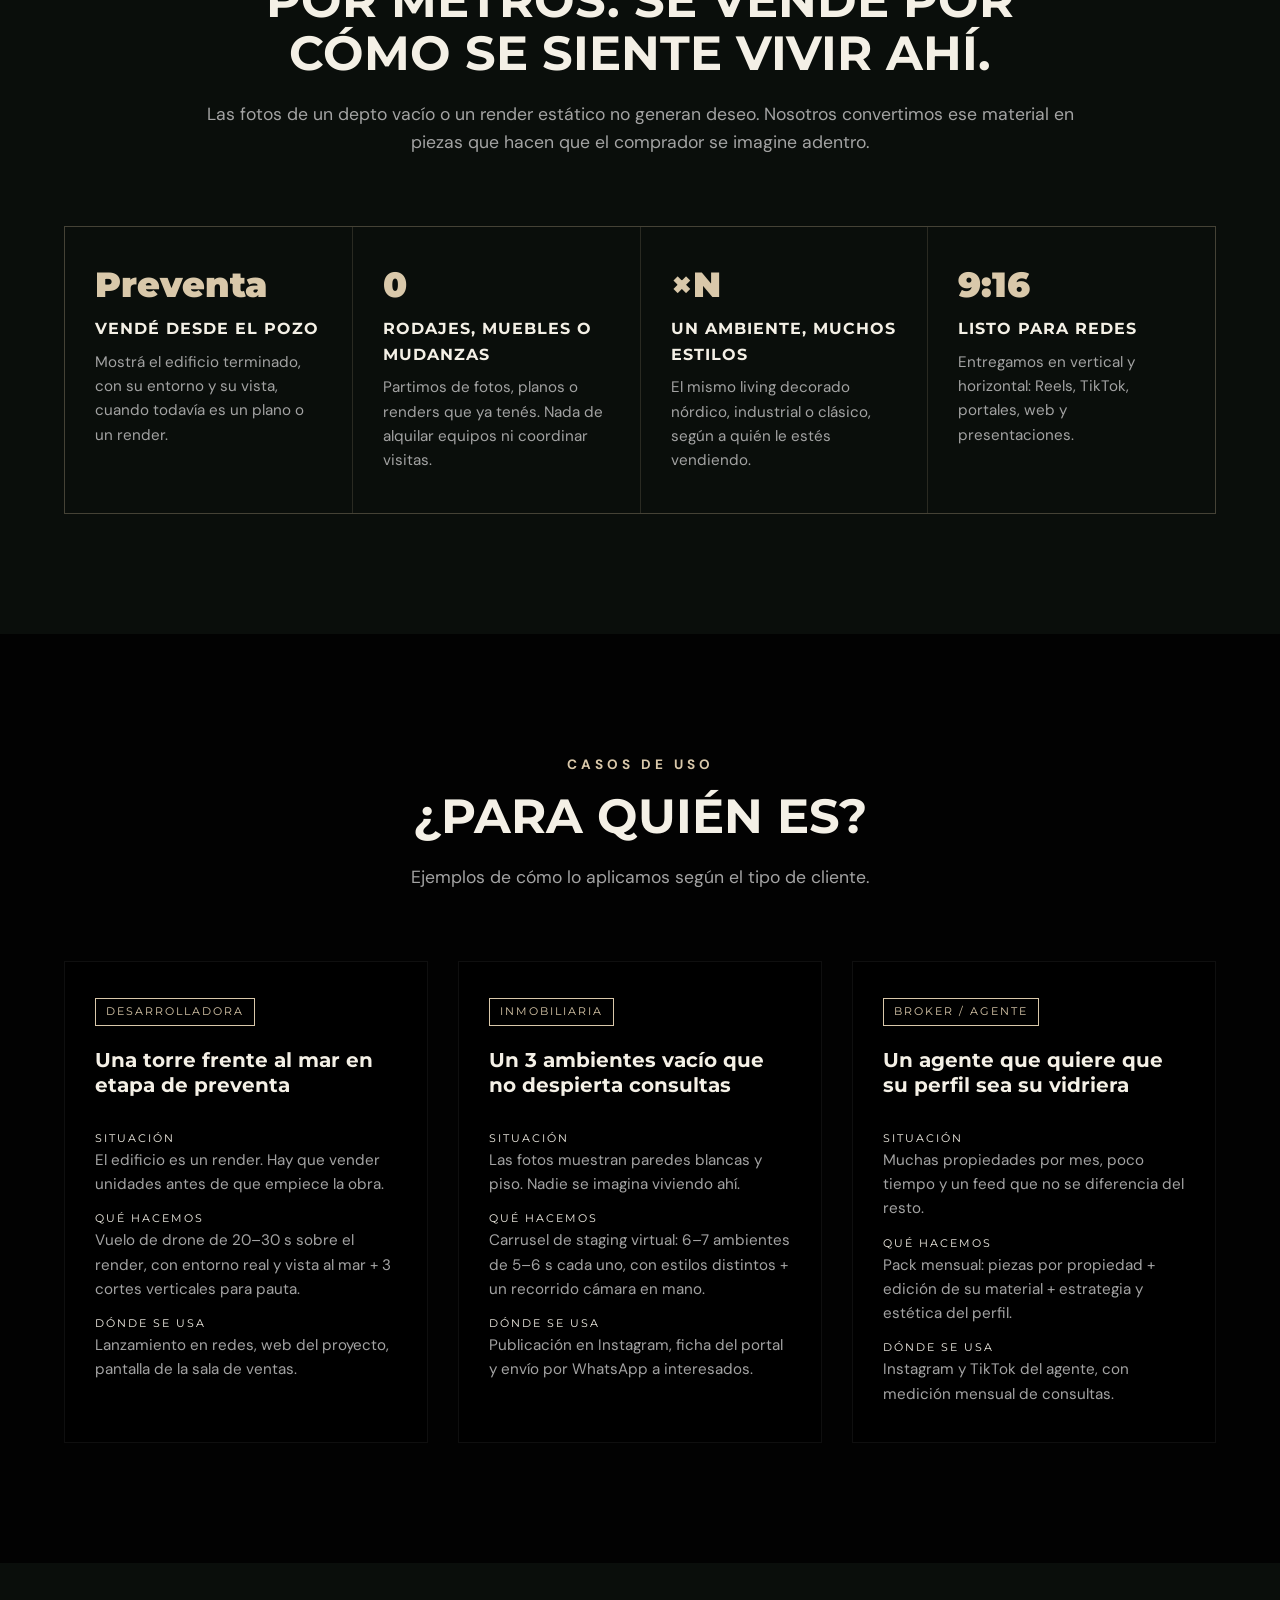
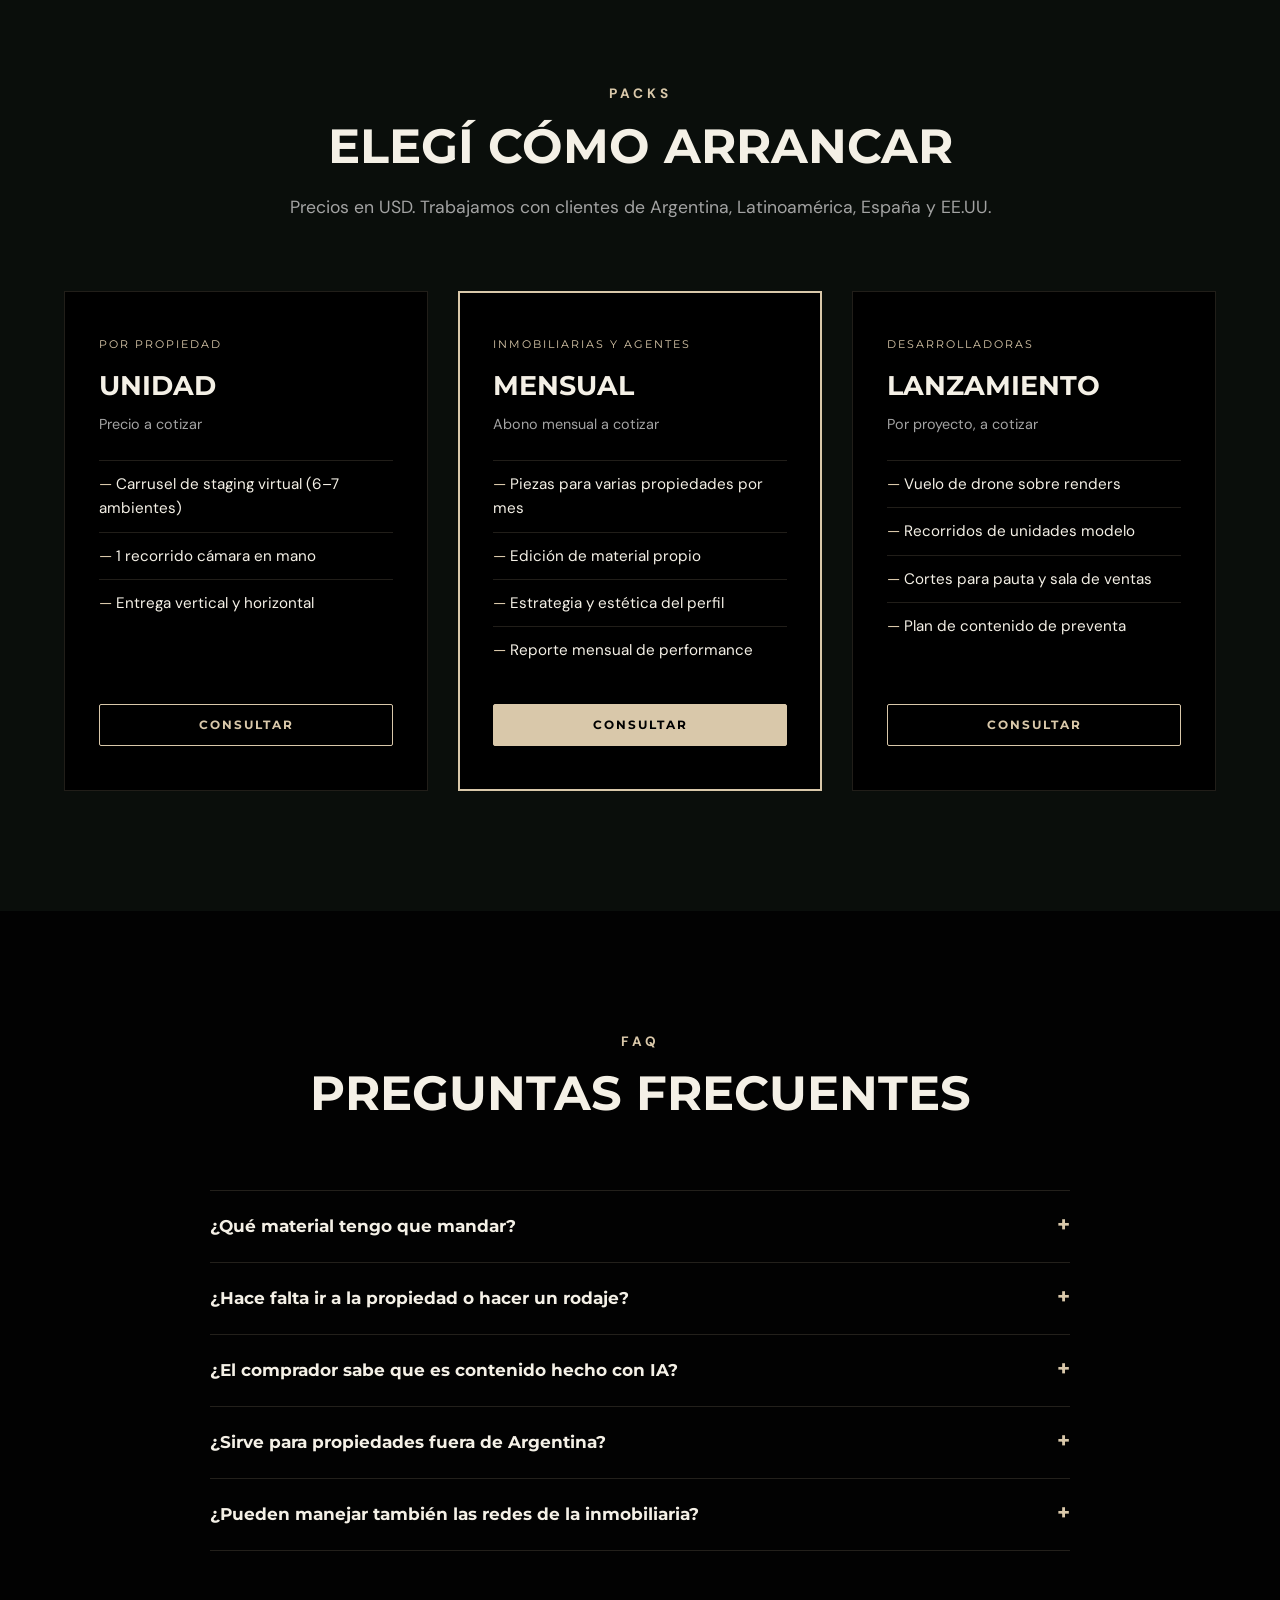
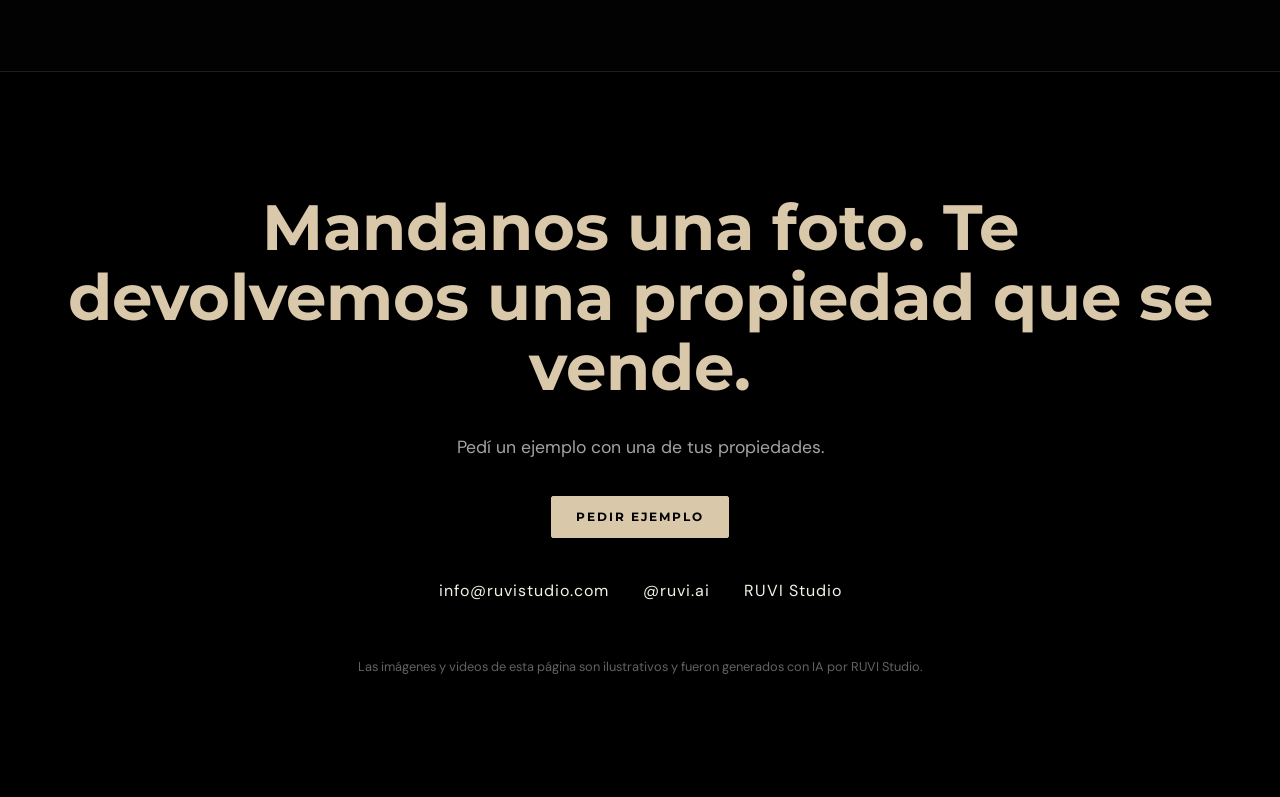
==== commit dadb0622: "Add files via upload" ====
--- a/real-estate.html
+++ b/real-estate.html
@@ -56,8 +56,141 @@
         </div>
     </section>
 
+    <!-- ===== SERVICIOS CON VIDEO ===== -->
+    <section class="container-dark" id="servicios">
+        <div class="section-header reveal">
+            <p class="kicker es">SERVICIOS</p>
+            <p class="kicker en">SERVICES</p>
+            <h2 class="es">Lo que podemos hacer con tu propiedad</h2>
+            <h2 class="en">What we can do with your property</h2>
+        </div>
+
+        <!-- 01 STAGING -->
+        <div class="showcase reveal">
+            <div class="showcase-media">
+                <video data-autoplay muted loop playsinline preload="metadata" poster="videos/re-staging.jpg">
+                    <source src="videos/re-staging.mp4" type="video/mp4">
+                </video>
+                <span class="live es">Ejemplo real</span><span class="live en">Real example</span>
+            </div>
+            <div class="showcase-text">
+                <span class="num">01</span>
+                <div class="es">
+                    <h3>Staging virtual en timelapse</h3>
+                    <p>Partimos de la foto de un ambiente vacío y lo amueblamos frente a cámara, como si un equipo lo decorara en segundos. El comprador ve el antes y el después en una sola pieza.</p>
+                    <ul>
+                        <li>Unos 10 segundos por ambiente</li>
+                        <li>Ideal en carrusel: 6–7 ambientes, cada uno con un estilo distinto</li>
+                        <li><em>Lo que necesitamos:</em> fotos del depto vacío</li>
+                    </ul>
+                </div>
+                <div class="en">
+                    <h3>Virtual staging timelapse</h3>
+                    <p>We start from a photo of an empty room and furnish it on camera, as if a crew decorated it in seconds. Buyers see the before and after in one piece.</p>
+                    <ul>
+                        <li>About 10 seconds per room</li>
+                        <li>Great as a carousel: 6–7 rooms, each in a different style</li>
+                        <li><em>What we need:</em> photos of the empty unit</li>
+                    </ul>
+                </div>
+            </div>
+        </div>
+
+        <!-- 02 DRONE -->
+        <div class="showcase reverse reveal">
+            <div class="showcase-media">
+                <video data-autoplay muted loop playsinline preload="metadata" poster="videos/re-drone.jpg">
+                    <source src="videos/re-drone.mp4" type="video/mp4">
+                </video>
+                <span class="live es">Ejemplo real</span><span class="live en">Real example</span>
+            </div>
+            <div class="showcase-text">
+                <span class="num">02</span>
+                <div class="es">
+                    <h3>Vuelo de drone sobre renders</h3>
+                    <p>Un vuelo cinematográfico alrededor de un edificio que todavía no se construyó: fachada, amenities, entorno y vista, con luz de golden hour.</p>
+                    <ul>
+                        <li>Pensado para preventas y lanzamientos de emprendimientos</li>
+                        <li>Sirve para redes, web del proyecto y sala de ventas</li>
+                        <li><em>Lo que necesitamos:</em> renders o imágenes del proyecto y la ubicación</li>
+                    </ul>
+                </div>
+                <div class="en">
+                    <h3>Drone flight over renders</h3>
+                    <p>A cinematic flight around a building that hasn't been built yet: façade, amenities, surroundings and view, in golden-hour light.</p>
+                    <ul>
+                        <li>Built for pre-sales and project launches</li>
+                        <li>Works for social, project website and sales office</li>
+                        <li><em>What we need:</em> project renders or images and the location</li>
+                    </ul>
+                </div>
+            </div>
+        </div>
+
+        <!-- 03 RECORRIDO -->
+        <div class="showcase reveal">
+            <div class="showcase-media">
+                <video data-autoplay muted loop playsinline preload="metadata" poster="videos/re-recorrido.jpg">
+                    <source src="videos/re-recorrido.mp4" type="video/mp4">
+                </video>
+                <span class="live es">Ejemplo real</span><span class="live en">Real example</span>
+            </div>
+            <div class="showcase-text">
+                <span class="num">03</span>
+                <div class="es">
+                    <h3>Recorrido cámara en mano</h3>
+                    <p>Un paseo natural por la propiedad, como si el comprador estuviera caminándola: del living al balcón, con cortinas al viento y la vista de fondo.</p>
+                    <ul>
+                        <li>Para deptos existentes o a construir</li>
+                        <li>Formato perfecto para Reels y TikTok</li>
+                        <li><em>Lo que necesitamos:</em> fotos de cada ambiente o renders interiores</li>
+                    </ul>
+                </div>
+                <div class="en">
+                    <h3>Handheld walkthrough</h3>
+                    <p>A natural walk through the property, as if the buyer were there: from the living room to the balcony, curtains in the breeze and the view behind.</p>
+                    <ul>
+                        <li>For existing or off-plan units</li>
+                        <li>Perfect format for Reels and TikTok</li>
+                        <li><em>What we need:</em> photos of each room or interior renders</li>
+                    </ul>
+                </div>
+            </div>
+        </div>
+
+        <!-- 04 EDICIÓN + REDES -->
+        <div class="showcase reverse reveal">
+            <div class="showcase-media media-placeholder">
+                <div class="big outline">+ REDES</div>
+                <small class="es">Edición · Estrategia · Performance</small>
+                <small class="en">Editing · Strategy · Performance</small>
+            </div>
+            <div class="showcase-text">
+                <span class="num">04</span>
+                <div class="es">
+                    <h3>Edición y estrategia de redes</h3>
+                    <p>Si ya tenés videos, los editamos con ritmo, sonido y gráficas para que funcionen en redes. Y si querés ir más allá, nos ocupamos de la estrategia completa del perfil de la inmobiliaria.</p>
+                    <ul>
+                        <li>Edición de material propio (tours, entrevistas, obra)</li>
+                        <li>Calendario de publicaciones y formatos</li>
+                        <li>Medición de consultas, alcance y retención</li>
+                    </ul>
+                </div>
+                <div class="en">
+                    <h3>Editing & social strategy</h3>
+                    <p>If you already have footage, we edit it with rhythm, sound and graphics so it works on social. And if you want to go further, we handle the agency profile's full strategy.</p>
+                    <ul>
+                        <li>Editing your own footage (tours, interviews, construction)</li>
+                        <li>Posting calendar and formats</li>
+                        <li>Tracking leads, reach and retention</li>
+                    </ul>
+                </div>
+            </div>
+        </div>
+    </section>
+
     <!-- ===== EL PLUS ===== -->
-    <section class="container-dark">
+    <section class="container">
         <div class="section-header reveal">
             <p class="kicker es">EL PLUS PARA EL MERCADO INMOBILIARIO</p>
             <p class="kicker en">THE EDGE FOR REAL ESTATE</p>
@@ -78,139 +211,6 @@
             <div class="benefit"><div class="big">0</div><h4>Shoots, furniture or moves</h4><p>We start from the photos, plans or renders you already have. No gear rental or site visits.</p></div>
             <div class="benefit"><div class="big">×N</div><h4>One room, many styles</h4><p>The same living room styled Nordic, industrial or classic, depending on who you're selling to.</p></div>
             <div class="benefit"><div class="big">9:16</div><h4>Social-ready</h4><p>Delivered vertical and horizontal: Reels, TikTok, listing portals, web and presentations.</p></div>
-        </div>
-    </section>
-
-    <!-- ===== SERVICIOS CON VIDEO ===== -->
-    <section class="container" id="servicios">
-        <div class="section-header reveal">
-            <p class="kicker es">SERVICIOS</p>
-            <p class="kicker en">SERVICES</p>
-            <h2 class="es">Lo que podemos hacer con tu propiedad</h2>
-            <h2 class="en">What we can do with your property</h2>
-        </div>
-
-        <!-- 01 STAGING -->
-        <div class="showcase reveal">
-            <div class="showcase-media">
-                <video data-autoplay muted loop playsinline preload="metadata" poster="videos/re-staging.jpg">
-                    <source src="videos/re-staging.mp4" type="video/mp4">
-                </video>
-                <span class="live es">Ejemplo real</span><span class="live en">Real example</span>
-            </div>
-            <div class="showcase-text">
-                <span class="num">01</span>
-                <div class="es">
-                    <h3>Staging virtual en timelapse</h3>
-                    <p>Partimos de la foto de un ambiente vacío y lo amueblamos frente a cámara, como si un equipo lo decorara en segundos. El comprador ve el antes y el después en una sola pieza.</p>
-                    <ul>
-                        <li>Unos 10 segundos por ambiente</li>
-                        <li>Ideal en carrusel: 6–7 ambientes, cada uno con un estilo distinto</li>
-                        <li><em>Lo que necesitamos:</em> fotos del depto vacío</li>
-                    </ul>
-                </div>
-                <div class="en">
-                    <h3>Virtual staging timelapse</h3>
-                    <p>We start from a photo of an empty room and furnish it on camera, as if a crew decorated it in seconds. Buyers see the before and after in one piece.</p>
-                    <ul>
-                        <li>About 10 seconds per room</li>
-                        <li>Great as a carousel: 6–7 rooms, each in a different style</li>
-                        <li><em>What we need:</em> photos of the empty unit</li>
-                    </ul>
-                </div>
-            </div>
-        </div>
-
-        <!-- 02 DRONE -->
-        <div class="showcase reverse reveal">
-            <div class="showcase-media">
-                <video data-autoplay muted loop playsinline preload="metadata" poster="videos/re-drone.jpg">
-                    <source src="videos/re-drone.mp4" type="video/mp4">
-                </video>
-                <span class="live es">Ejemplo real</span><span class="live en">Real example</span>
-            </div>
-            <div class="showcase-text">
-                <span class="num">02</span>
-                <div class="es">
-                    <h3>Vuelo de drone sobre renders</h3>
-                    <p>Un vuelo cinematográfico alrededor de un edificio que todavía no se construyó: fachada, amenities, entorno y vista, con luz de golden hour.</p>
-                    <ul>
-                        <li>Pensado para preventas y lanzamientos de emprendimientos</li>
-                        <li>Sirve para redes, web del proyecto y sala de ventas</li>
-                        <li><em>Lo que necesitamos:</em> renders o imágenes del proyecto y la ubicación</li>
-                    </ul>
-                </div>
-                <div class="en">
-                    <h3>Drone flight over renders</h3>
-                    <p>A cinematic flight around a building that hasn't been built yet: façade, amenities, surroundings and view, in golden-hour light.</p>
-                    <ul>
-                        <li>Built for pre-sales and project launches</li>
-                        <li>Works for social, project website and sales office</li>
-                        <li><em>What we need:</em> project renders or images and the location</li>
-                    </ul>
-                </div>
-            </div>
-        </div>
-
-        <!-- 03 RECORRIDO -->
-        <div class="showcase reveal">
-            <div class="showcase-media">
-                <video data-autoplay muted loop playsinline preload="metadata" poster="videos/re-recorrido.jpg">
-                    <source src="videos/re-recorrido.mp4" type="video/mp4">
-                </video>
-                <span class="live es">Ejemplo real</span><span class="live en">Real example</span>
-            </div>
-            <div class="showcase-text">
-                <span class="num">03</span>
-                <div class="es">
-                    <h3>Recorrido cámara en mano</h3>
-                    <p>Un paseo natural por la propiedad, como si el comprador estuviera caminándola: del living al balcón, con cortinas al viento y la vista de fondo.</p>
-                    <ul>
-                        <li>Para deptos existentes o a construir</li>
-                        <li>Formato perfecto para Reels y TikTok</li>
-                        <li><em>Lo que necesitamos:</em> fotos de cada ambiente o renders interiores</li>
-                    </ul>
-                </div>
-                <div class="en">
-                    <h3>Handheld walkthrough</h3>
-                    <p>A natural walk through the property, as if the buyer were there: from the living room to the balcony, curtains in the breeze and the view behind.</p>
-                    <ul>
-                        <li>For existing or off-plan units</li>
-                        <li>Perfect format for Reels and TikTok</li>
-                        <li><em>What we need:</em> photos of each room or interior renders</li>
-                    </ul>
-                </div>
-            </div>
-        </div>
-
-        <!-- 04 EDICIÓN + REDES -->
-        <div class="showcase reverse reveal">
-            <div class="showcase-media media-placeholder">
-                <div class="big outline">+ REDES</div>
-                <small class="es">Edición · Estrategia · Performance</small>
-                <small class="en">Editing · Strategy · Performance</small>
-            </div>
-            <div class="showcase-text">
-                <span class="num">04</span>
-                <div class="es">
-                    <h3>Edición y estrategia de redes</h3>
-                    <p>Si ya tenés videos, los editamos con ritmo, sonido y gráficas para que funcionen en redes. Y si querés ir más allá, nos ocupamos de la estrategia completa del perfil de la inmobiliaria.</p>
-                    <ul>
-                        <li>Edición de material propio (tours, entrevistas, obra)</li>
-                        <li>Calendario de publicaciones y formatos</li>
-                        <li>Medición de consultas, alcance y retención</li>
-                    </ul>
-                </div>
-                <div class="en">
-                    <h3>Editing & social strategy</h3>
-                    <p>If you already have footage, we edit it with rhythm, sound and graphics so it works on social. And if you want to go further, we handle the agency profile's full strategy.</p>
-                    <ul>
-                        <li>Editing your own footage (tours, interviews, construction)</li>
-                        <li>Posting calendar and formats</li>
-                        <li>Tracking leads, reach and retention</li>
-                    </ul>
-                </div>
-            </div>
         </div>
     </section>
 
